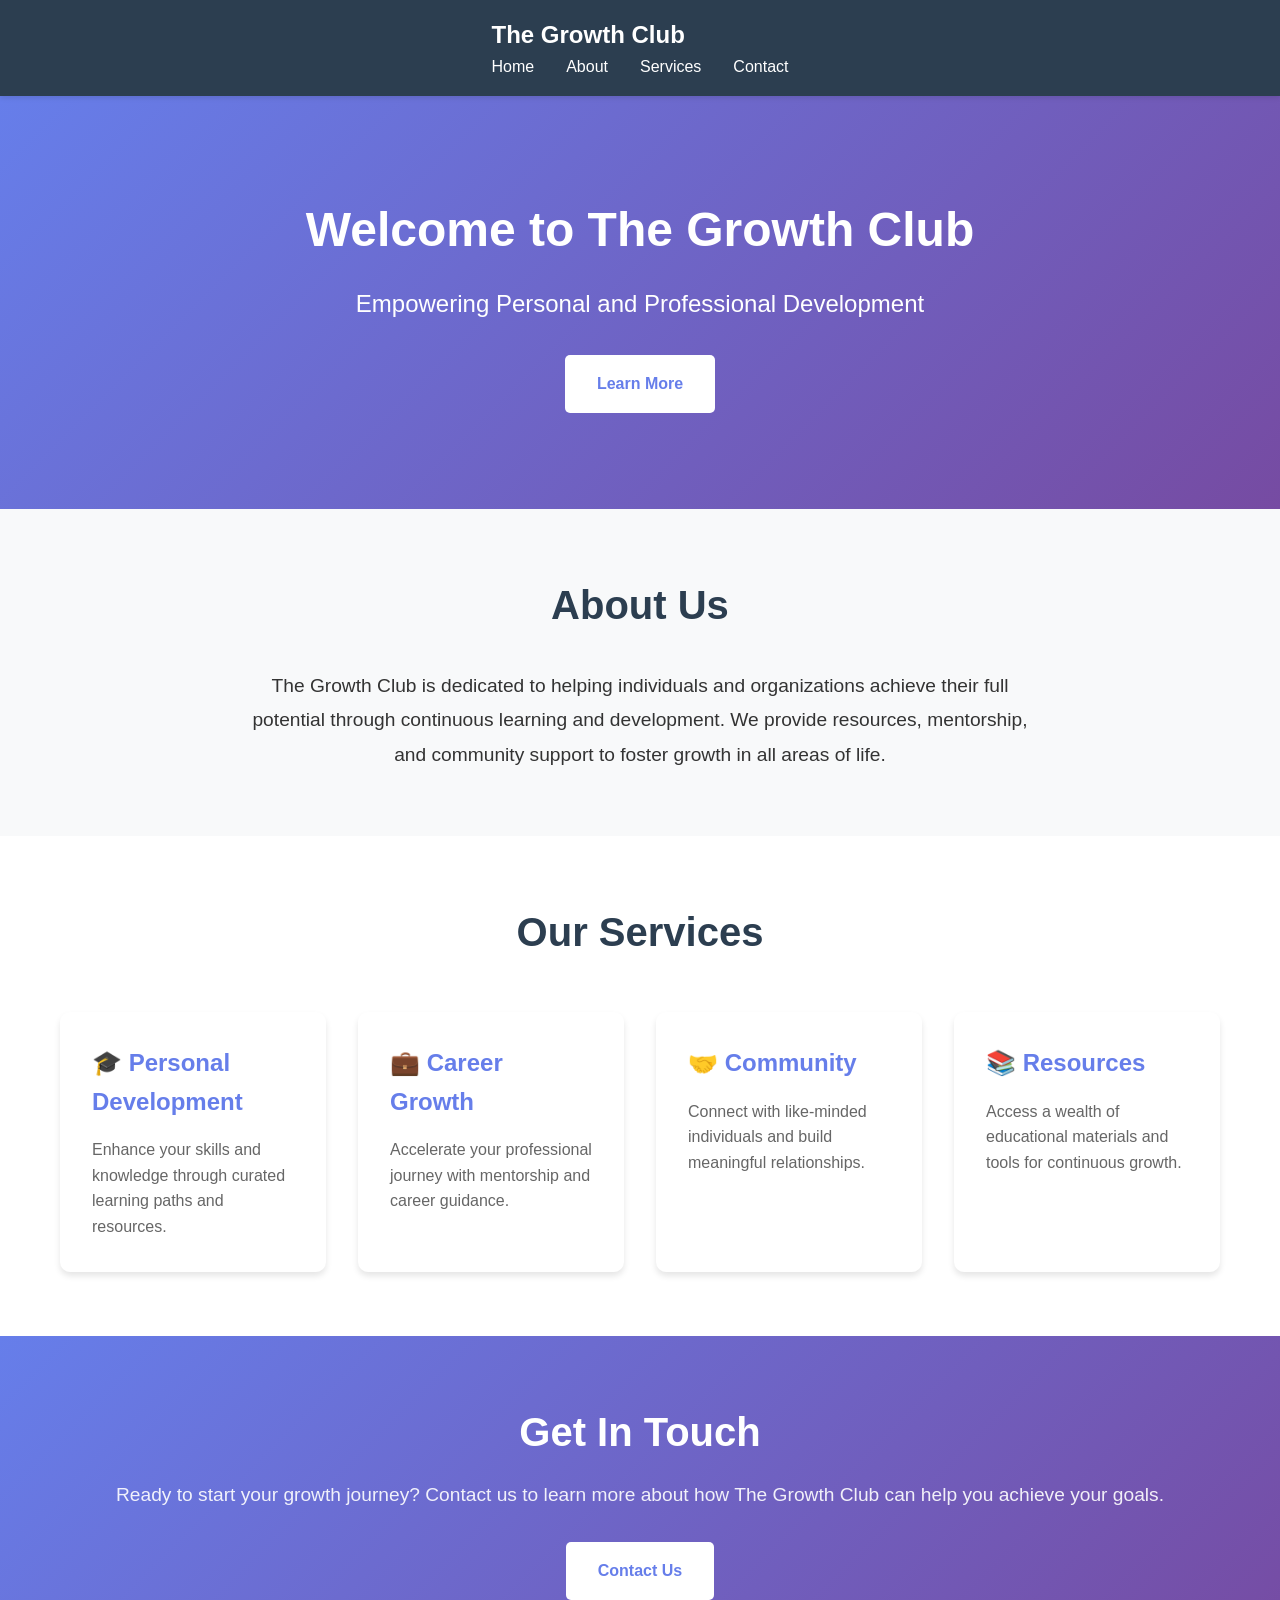
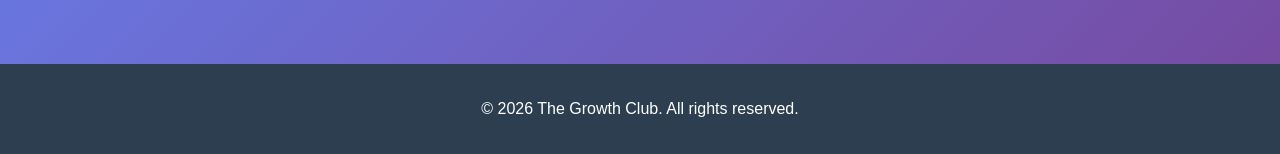
==== index.html @ 958982c9 "Add complete GitHub Pages website with HTML, CSS, and documentation Co-authored-by: VishalCodingNinj" ====
<!DOCTYPE html>
<html lang="en">
<head>
    <meta charset="UTF-8">
    <meta name="viewport" content="width=device-width, initial-scale=1.0">
    <meta name="description" content="The Growth Club - Empowering personal and professional development">
    <title>The Growth Club - Empowering Growth</title>
    <link rel="stylesheet" href="styles.css">
</head>
<body>
    <header>
        <nav class="navbar">
            <div class="container">
                <h1 class="logo">The Growth Club</h1>
                <ul class="nav-menu">
                    <li><a href="#home">Home</a></li>
                    <li><a href="#about">About</a></li>
                    <li><a href="#services">Services</a></li>
                    <li><a href="#contact">Contact</a></li>
                </ul>
            </div>
        </nav>
    </header>

    <main>
        <section id="home" class="hero">
            <div class="container">
                <h2 class="hero-title">Welcome to The Growth Club</h2>
                <p class="hero-subtitle">Empowering Personal and Professional Development</p>
                <a href="#about" class="cta-button">Learn More</a>
            </div>
        </section>

        <section id="about" class="about">
            <div class="container">
                <h2>About Us</h2>
                <p>The Growth Club is dedicated to helping individuals and organizations achieve their full potential through continuous learning and development. We provide resources, mentorship, and community support to foster growth in all areas of life.</p>
            </div>
        </section>

        <section id="services" class="services">
            <div class="container">
                <h2>Our Services</h2>
                <div class="services-grid">
                    <div class="service-card">
                        <h3>🎓 Personal Development</h3>
                        <p>Enhance your skills and knowledge through curated learning paths and resources.</p>
                    </div>
                    <div class="service-card">
                        <h3>💼 Career Growth</h3>
                        <p>Accelerate your professional journey with mentorship and career guidance.</p>
                    </div>
                    <div class="service-card">
                        <h3>🤝 Community</h3>
                        <p>Connect with like-minded individuals and build meaningful relationships.</p>
                    </div>
                    <div class="service-card">
                        <h3>📚 Resources</h3>
                        <p>Access a wealth of educational materials and tools for continuous growth.</p>
                    </div>
                </div>
            </div>
        </section>

        <section id="contact" class="contact">
            <div class="container">
                <h2>Get In Touch</h2>
                <p>Ready to start your growth journey? Contact us to learn more about how The Growth Club can help you achieve your goals.</p>
                <a href="mailto:info@thegrowthclub.com" class="contact-button">Contact Us</a>
            </div>
        </section>
    </main>

    <footer>
        <div class="container">
            <p>&copy; 2026 The Growth Club. All rights reserved.</p>
        </div>
    </footer>
</body>
</html>
---- styles.css ----
/* Reset and Base Styles */
* {
    margin: 0;
    padding: 0;
    box-sizing: border-box;
}

body {
    font-family: -apple-system, BlinkMacSystemFont, 'Segoe UI', Roboto, Oxygen, Ubuntu, Cantarell, sans-serif;
    line-height: 1.6;
    color: #333;
}

.container {
    max-width: 1200px;
    margin: 0 auto;
    padding: 0 20px;
}

/* Header and Navigation */
header {
    background-color: #2c3e50;
    color: white;
    padding: 1rem 0;
    position: sticky;
    top: 0;
    z-index: 100;
    box-shadow: 0 2px 5px rgba(0, 0, 0, 0.1);
}

.navbar {
    display: flex;
    justify-content: space-between;
    align-items: center;
}

.logo {
    font-size: 1.5rem;
    font-weight: bold;
}

.nav-menu {
    display: flex;
    list-style: none;
    gap: 2rem;
}

.nav-menu a {
    color: white;
    text-decoration: none;
    transition: color 0.3s;
}

.nav-menu a:hover {
    color: #3498db;
}

/* Hero Section */
.hero {
    background: linear-gradient(135deg, #667eea 0%, #764ba2 100%);
    color: white;
    padding: 6rem 0;
    text-align: center;
}

.hero-title {
    font-size: 3rem;
    margin-bottom: 1rem;
    animation: fadeInUp 1s ease-out;
}

.hero-subtitle {
    font-size: 1.5rem;
    margin-bottom: 2rem;
    opacity: 0.9;
    animation: fadeInUp 1s ease-out 0.2s both;
}

.cta-button {
    display: inline-block;
    background-color: white;
    color: #667eea;
    padding: 1rem 2rem;
    text-decoration: none;
    border-radius: 5px;
    font-weight: bold;
    transition: transform 0.3s, box-shadow 0.3s;
    animation: fadeInUp 1s ease-out 0.4s both;
}

.cta-button:hover {
    transform: translateY(-3px);
    box-shadow: 0 5px 15px rgba(0, 0, 0, 0.3);
}

/* About Section */
.about {
    padding: 4rem 0;
    background-color: #f8f9fa;
}

.about h2 {
    font-size: 2.5rem;
    text-align: center;
    margin-bottom: 2rem;
    color: #2c3e50;
}

.about p {
    font-size: 1.2rem;
    text-align: center;
    max-width: 800px;
    margin: 0 auto;
    line-height: 1.8;
}

/* Services Section */
.services {
    padding: 4rem 0;
}

.services h2 {
    font-size: 2.5rem;
    text-align: center;
    margin-bottom: 3rem;
    color: #2c3e50;
}

.services-grid {
    display: grid;
    grid-template-columns: repeat(auto-fit, minmax(250px, 1fr));
    gap: 2rem;
}

.service-card {
    background: white;
    padding: 2rem;
    border-radius: 10px;
    box-shadow: 0 4px 6px rgba(0, 0, 0, 0.1);
    transition: transform 0.3s, box-shadow 0.3s;
}

.service-card:hover {
    transform: translateY(-5px);
    box-shadow: 0 8px 15px rgba(0, 0, 0, 0.2);
}

.service-card h3 {
    font-size: 1.5rem;
    margin-bottom: 1rem;
    color: #667eea;
}

.service-card p {
    color: #666;
}

/* Contact Section */
.contact {
    padding: 4rem 0;
    background: linear-gradient(135deg, #667eea 0%, #764ba2 100%);
    color: white;
    text-align: center;
}

.contact h2 {
    font-size: 2.5rem;
    margin-bottom: 1rem;
}

.contact p {
    font-size: 1.2rem;
    margin-bottom: 2rem;
    opacity: 0.9;
}

.contact-button {
    display: inline-block;
    background-color: white;
    color: #667eea;
    padding: 1rem 2rem;
    text-decoration: none;
    border-radius: 5px;
    font-weight: bold;
    transition: transform 0.3s, box-shadow 0.3s;
}

.contact-button:hover {
    transform: translateY(-3px);
    box-shadow: 0 5px 15px rgba(0, 0, 0, 0.3);
}

/* Footer */
footer {
    background-color: #2c3e50;
    color: white;
    text-align: center;
    padding: 2rem 0;
}

/* Animations */
@keyframes fadeInUp {
    from {
        opacity: 0;
        transform: translateY(30px);
    }
    to {
        opacity: 1;
        transform: translateY(0);
    }
}

/* Responsive Design */
@media (max-width: 768px) {
    .nav-menu {
        gap: 1rem;
        font-size: 0.9rem;
    }

    .hero-title {
        font-size: 2rem;
    }

    .hero-subtitle {
        font-size: 1.2rem;
    }

    .services-grid {
        grid-template-columns: 1fr;
    }
}
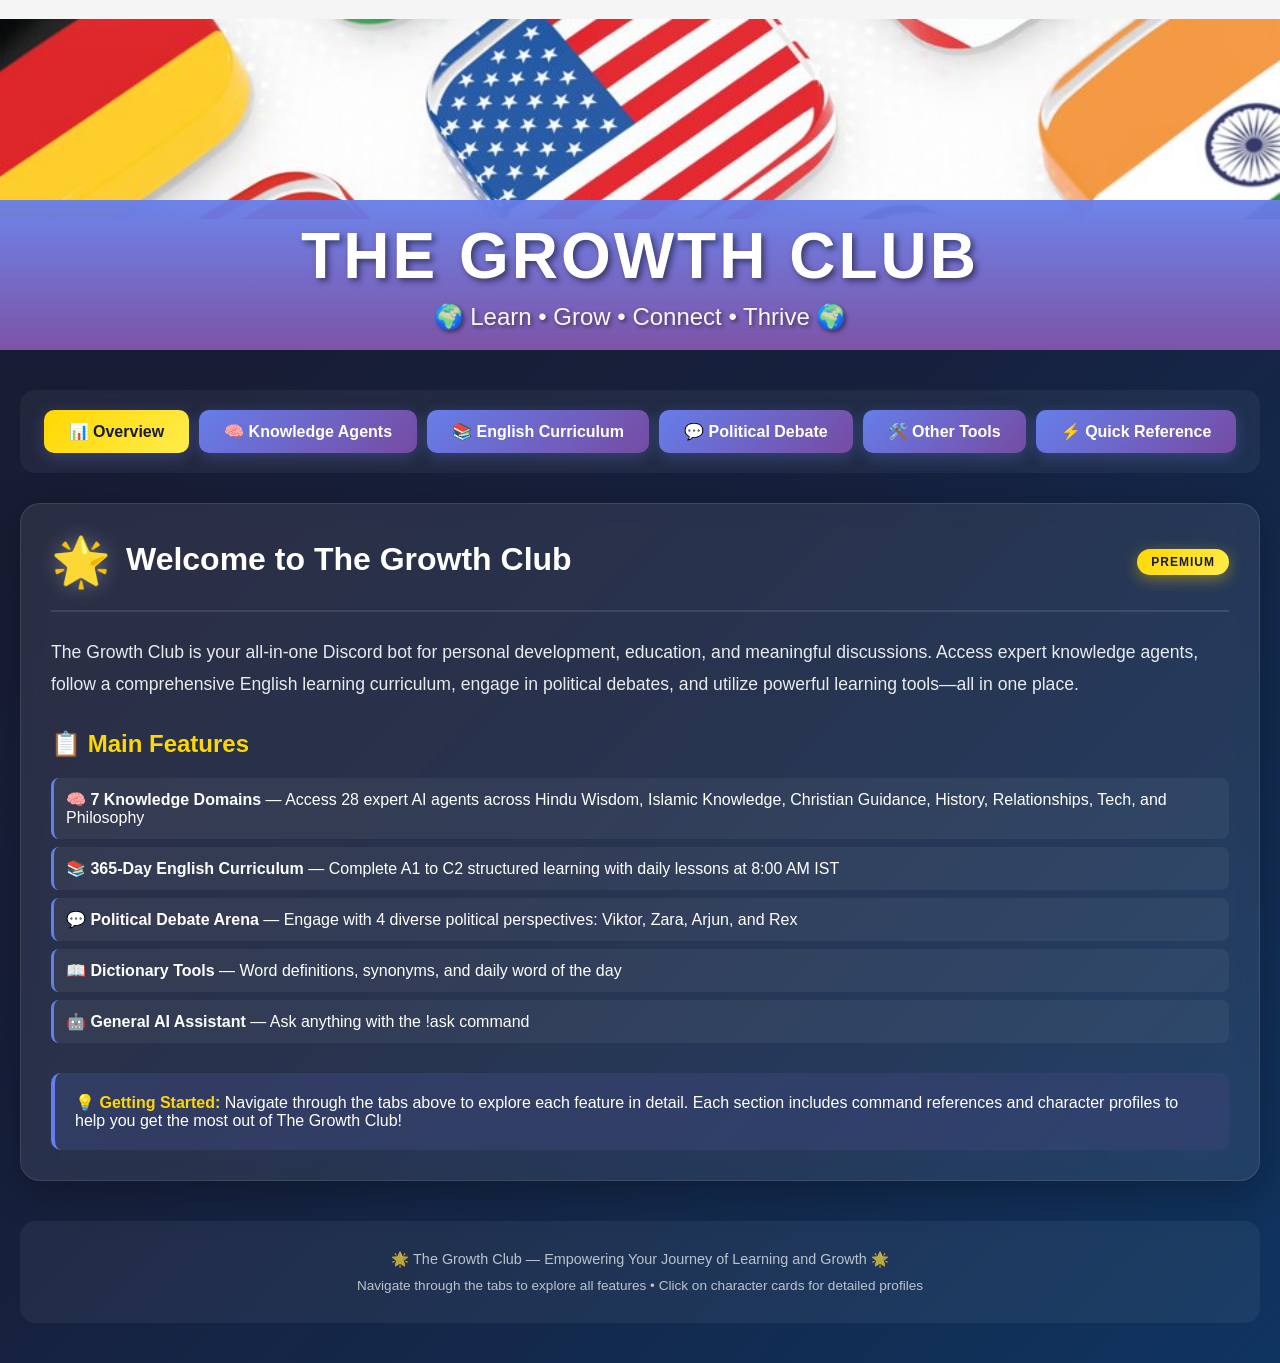
==== commit d393d973: "updated website updated website" ====
--- a/index.html
+++ b/index.html
@@ -3,78 +3,1195 @@
 <head>
     <meta charset="UTF-8">
     <meta name="viewport" content="width=device-width, initial-scale=1.0">
-    <meta name="description" content="The Growth Club - Empowering personal and professional development">
-    <title>The Growth Club - Empowering Growth</title>
-    <link rel="stylesheet" href="styles.css">
+    <title>The Growth Club - Command Center</title>
+    <style>
+        * {
+            margin: 0;
+            padding: 0;
+            box-sizing: border-box;
+        }
+
+        body {
+            font-family: 'Segoe UI', Tahoma, Geneva, Verdana, sans-serif;
+            background: linear-gradient(135deg, #1a1a2e 0%, #16213e 50%, #0f3460 100%);
+            min-height: 100vh;
+            padding: 0;
+            color: #fff;
+        }
+
+        .banner {
+            width: 100%;
+            height: 350px;
+            background: #f5f5f5;
+            display: flex;
+            flex-direction: column;
+            align-items: center;
+            justify-content: center;
+            position: relative;
+            overflow: hidden;
+        }
+
+        .banner-image {
+            width: 100%;
+            height: 200px;
+            background-image: url('[data-uri]');
+            background-size: cover;
+            background-position: center;
+            background-repeat: no-repeat;
+        }
+
+        .banner::before {
+            content: '';
+            position: absolute;
+            bottom: 0;
+            left: 0;
+            right: 0;
+            height: 150px;
+            background: linear-gradient(to bottom, rgba(102, 126, 234, 0.95) 0%, rgba(118, 75, 162, 0.95) 100%);
+        }
+
+        .banner-content {
+            position: relative;
+            z-index: 2;
+            text-align: center;
+        }
+
+        .banner h1 {
+            font-size: 4rem;
+            margin-bottom: 10px;
+            text-shadow: 3px 3px 6px rgba(0,0,0,0.5);
+            letter-spacing: 3px;
+        }
+
+        .banner p {
+            font-size: 1.5rem;
+            opacity: 0.95;
+            text-shadow: 2px 2px 4px rgba(0,0,0,0.5);
+        }
+
+        .container {
+            max-width: 1400px;
+            margin: 0 auto;
+            padding: 40px 20px;
+        }
+
+        .nav-tabs {
+            display: flex;
+            gap: 10px;
+            margin-bottom: 30px;
+            flex-wrap: wrap;
+            justify-content: center;
+            background: rgba(255, 255, 255, 0.05);
+            padding: 20px;
+            border-radius: 15px;
+            backdrop-filter: blur(10px);
+        }
+
+        .tab-button {
+            background: linear-gradient(135deg, #667eea 0%, #764ba2 100%);
+            color: white;
+            border: none;
+            padding: 12px 25px;
+            border-radius: 10px;
+            cursor: pointer;
+            font-size: 1rem;
+            font-weight: 600;
+            transition: all 0.3s ease;
+            box-shadow: 0 4px 15px rgba(102, 126, 234, 0.3);
+        }
+
+        .tab-button:hover {
+            transform: translateY(-3px);
+            box-shadow: 0 6px 20px rgba(102, 126, 234, 0.5);
+        }
+
+        .tab-button.active {
+            background: linear-gradient(135deg, #ffd700 0%, #ffed4e 100%);
+            color: #1a1a2e;
+        }
+
+        .tab-content {
+            display: none;
+        }
+
+        .tab-content.active {
+            display: block;
+            animation: fadeIn 0.5s ease;
+        }
+
+        @keyframes fadeIn {
+            from { opacity: 0; transform: translateY(20px); }
+            to { opacity: 1; transform: translateY(0); }
+        }
+
+        .section {
+            background: rgba(255, 255, 255, 0.08);
+            border-radius: 20px;
+            padding: 30px;
+            margin-bottom: 30px;
+            box-shadow: 0 10px 40px rgba(0,0,0,0.3);
+            backdrop-filter: blur(10px);
+            border: 1px solid rgba(255, 255, 255, 0.1);
+        }
+
+        .section-header {
+            display: flex;
+            align-items: center;
+            gap: 15px;
+            margin-bottom: 25px;
+            padding-bottom: 20px;
+            border-bottom: 2px solid rgba(255, 255, 255, 0.1);
+        }
+
+        .section-icon {
+            font-size: 3rem;
+            filter: drop-shadow(0 0 10px rgba(255, 255, 255, 0.3));
+        }
+
+        .section-title {
+            flex: 1;
+        }
+
+        .section-title h2 {
+            font-size: 2rem;
+            margin-bottom: 5px;
+        }
+
+        .command-badge {
+            background: linear-gradient(135deg, #667eea 0%, #764ba2 100%);
+            color: white;
+            padding: 8px 16px;
+            border-radius: 8px;
+            font-family: 'Courier New', monospace;
+            font-size: 0.95rem;
+            display: inline-block;
+            box-shadow: 0 4px 15px rgba(102, 126, 234, 0.4);
+        }
+
+        .experts-grid {
+            display: grid;
+            grid-template-columns: repeat(auto-fit, minmax(300px, 1fr));
+            gap: 20px;
+        }
+
+        .expert-card {
+            background: linear-gradient(135deg, rgba(255, 255, 255, 0.15) 0%, rgba(255, 255, 255, 0.05) 100%);
+            border-radius: 15px;
+            padding: 25px;
+            border: 2px solid rgba(255, 255, 255, 0.1);
+            transition: all 0.3s ease;
+            cursor: pointer;
+            position: relative;
+            overflow: hidden;
+        }
+
+        .expert-card::before {
+            content: '';
+            position: absolute;
+            top: 0;
+            left: 0;
+            right: 0;
+            height: 5px;
+            background: linear-gradient(90deg, #ffd700 0%, #ffed4e 100%);
+            transform: scaleX(0);
+            transition: transform 0.3s ease;
+        }
+
+        .expert-card:hover::before {
+            transform: scaleX(1);
+        }
+
+        .expert-card:hover {
+            transform: translateY(-5px);
+            box-shadow: 0 10px 30px rgba(255, 215, 0, 0.3);
+            border-color: #ffd700;
+        }
+
+        .expert-name {
+            font-size: 1.4rem;
+            font-weight: 700;
+            margin-bottom: 8px;
+            color: #ffd700;
+        }
+
+        .expert-specialty {
+            color: #a8daff;
+            font-weight: 600;
+            font-size: 1rem;
+            margin-bottom: 12px;
+        }
+
+        .expert-description {
+            color: rgba(255, 255, 255, 0.8);
+            font-size: 0.9rem;
+            line-height: 1.6;
+            display: none;
+        }
+
+        .expert-card.expanded .expert-description {
+            display: block;
+            margin-top: 12px;
+            padding-top: 12px;
+            border-top: 1px solid rgba(255, 255, 255, 0.2);
+        }
+
+        .expand-indicator {
+            text-align: right;
+            color: #ffd700;
+            font-size: 0.85rem;
+            margin-top: 10px;
+            font-weight: 600;
+        }
+
+        .premium-badge {
+            background: linear-gradient(135deg, #ffd700 0%, #ffed4e 100%);
+            color: #1a1a2e;
+            padding: 6px 14px;
+            border-radius: 20px;
+            font-size: 0.75rem;
+            font-weight: 700;
+            text-transform: uppercase;
+            letter-spacing: 1px;
+            box-shadow: 0 4px 15px rgba(255, 215, 0, 0.4);
+        }
+
+        .quick-commands {
+            display: grid;
+            grid-template-columns: repeat(auto-fit, minmax(250px, 1fr));
+            gap: 15px;
+        }
+
+        .command-item {
+            background: rgba(255, 255, 255, 0.08);
+            padding: 15px 20px;
+            border-radius: 10px;
+            border-left: 4px solid #667eea;
+            transition: all 0.3s ease;
+        }
+
+        .command-item:hover {
+            background: rgba(255, 255, 255, 0.12);
+            border-left-color: #ffd700;
+            transform: translateX(5px);
+        }
+
+        .command-code {
+            font-family: 'Courier New', monospace;
+            color: #ffd700;
+            font-weight: 600;
+            font-size: 1rem;
+        }
+
+        .command-desc {
+            color: rgba(255, 255, 255, 0.7);
+            font-size: 0.85rem;
+            margin-top: 5px;
+        }
+
+        .curriculum-timeline {
+            display: grid;
+            gap: 15px;
+        }
+
+        .level-card {
+            background: linear-gradient(135deg, rgba(102, 126, 234, 0.2) 0%, rgba(118, 75, 162, 0.2) 100%);
+            padding: 20px;
+            border-radius: 12px;
+            border-left: 5px solid #667eea;
+            transition: all 0.3s ease;
+        }
+
+        .level-card:hover {
+            transform: translateX(10px);
+            border-left-color: #ffd700;
+            box-shadow: 0 5px 20px rgba(102, 126, 234, 0.4);
+        }
+
+        .level-header {
+            display: flex;
+            justify-content: space-between;
+            align-items: center;
+            margin-bottom: 10px;
+        }
+
+        .level-name {
+            font-size: 1.3rem;
+            font-weight: 700;
+            color: #ffd700;
+        }
+
+        .level-days {
+            background: rgba(255, 255, 255, 0.1);
+            padding: 5px 12px;
+            border-radius: 15px;
+            font-size: 0.85rem;
+        }
+
+        .level-desc {
+            color: rgba(255, 255, 255, 0.8);
+            font-size: 0.9rem;
+        }
+
+        .debate-agents {
+            display: grid;
+            grid-template-columns: repeat(auto-fit, minmax(250px, 1fr));
+            gap: 20px;
+        }
+
+        .debate-card {
+            background: linear-gradient(135deg, rgba(255, 68, 68, 0.2) 0%, rgba(255, 107, 107, 0.2) 100%);
+            padding: 20px;
+            border-radius: 12px;
+            border: 2px solid rgba(255, 68, 68, 0.3);
+            text-align: center;
+            transition: all 0.3s ease;
+        }
+
+        .debate-card:hover {
+            transform: scale(1.05);
+            border-color: #ff4444;
+            box-shadow: 0 8px 25px rgba(255, 68, 68, 0.4);
+        }
+
+        .debate-name {
+            font-size: 1.5rem;
+            font-weight: 700;
+            color: #ff6b6b;
+            margin-bottom: 8px;
+        }
+
+        .debate-stance {
+            font-size: 0.95rem;
+            color: rgba(255, 255, 255, 0.8);
+        }
+
+        .info-box {
+            background: linear-gradient(135deg, rgba(102, 126, 234, 0.15) 0%, rgba(118, 75, 162, 0.15) 100%);
+            border-left: 4px solid #667eea;
+            padding: 20px;
+            border-radius: 10px;
+            margin-top: 20px;
+        }
+
+        .info-box strong {
+            color: #ffd700;
+        }
+
+        .feature-list {
+            list-style: none;
+            padding: 0;
+        }
+
+        .feature-list li {
+            padding: 12px;
+            margin-bottom: 8px;
+            background: rgba(255, 255, 255, 0.05);
+            border-radius: 8px;
+            border-left: 3px solid #667eea;
+        }
+
+        .feature-list li:hover {
+            background: rgba(255, 255, 255, 0.1);
+            border-left-color: #ffd700;
+        }
+
+        @media (max-width: 768px) {
+            .banner h1 {
+                font-size: 2.5rem;
+            }
+            
+            .banner p {
+                font-size: 1rem;
+            }
+            
+            .experts-grid,
+            .quick-commands {
+                grid-template-columns: 1fr;
+            }
+        }
+
+        .footer {
+            text-align: center;
+            padding: 30px;
+            background: rgba(255, 255, 255, 0.05);
+            border-radius: 15px;
+            margin-top: 40px;
+        }
+
+        .footer p {
+            color: rgba(255, 255, 255, 0.7);
+            font-size: 0.9rem;
+        }
+    </style>
 </head>
 <body>
-    <header>
-        <nav class="navbar">
-            <div class="container">
-                <h1 class="logo">The Growth Club</h1>
-                <ul class="nav-menu">
-                    <li><a href="#home">Home</a></li>
-                    <li><a href="#about">About</a></li>
-                    <li><a href="#services">Services</a></li>
-                    <li><a href="#contact">Contact</a></li>
+    <div class="banner">
+        <div class="banner-image"></div>
+        <div class="banner-content">
+            <h1>THE GROWTH CLUB</h1>
+            <p>🌍 Learn • Grow • Connect • Thrive 🌍</p>
+        </div>
+    </div>
+
+    <div class="container">
+        <div class="nav-tabs">
+            <button class="tab-button active" onclick="showTab('overview')">📊 Overview</button>
+            <button class="tab-button" onclick="showTab('knowledge')">🧠 Knowledge Agents</button>
+            <button class="tab-button" onclick="showTab('english')">📚 English Curriculum</button>
+            <button class="tab-button" onclick="showTab('debate')">💬 Political Debate</button>
+            <button class="tab-button" onclick="showTab('tools')">🛠️ Other Tools</button>
+            <button class="tab-button" onclick="showTab('quick')">⚡ Quick Reference</button>
+        </div>
+
+        <!-- OVERVIEW TAB -->
+        <div id="overview" class="tab-content active">
+            <div class="section">
+                <div class="section-header">
+                    <span class="section-icon">🌟</span>
+                    <div class="section-title">
+                        <h2>Welcome to The Growth Club</h2>
+                    </div>
+                    <span class="premium-badge">Premium</span>
+                </div>
+                <p style="font-size: 1.1rem; line-height: 1.8; color: rgba(255, 255, 255, 0.9);">
+                    The Growth Club is your all-in-one Discord bot for personal development, education, and meaningful discussions. 
+                    Access expert knowledge agents, follow a comprehensive English learning curriculum, engage in political debates, 
+                    and utilize powerful learning tools—all in one place.
+                </p>
+                
+                <div style="margin-top: 30px;">
+                    <h3 style="color: #ffd700; margin-bottom: 20px; font-size: 1.5rem;">📋 Main Features</h3>
+                    <ul class="feature-list">
+                        <li><strong>🧠 7 Knowledge Domains</strong> — Access 28 expert AI agents across Hindu Wisdom, Islamic Knowledge, Christian Guidance, History, Relationships, Tech, and Philosophy</li>
+                        <li><strong>📚 365-Day English Curriculum</strong> — Complete A1 to C2 structured learning with daily lessons at 8:00 AM IST</li>
+                        <li><strong>💬 Political Debate Arena</strong> — Engage with 4 diverse political perspectives: Viktor, Zara, Arjun, and Rex</li>
+                        <li><strong>📖 Dictionary Tools</strong> — Word definitions, synonyms, and daily word of the day</li>
+                        <li><strong>🤖 General AI Assistant</strong> — Ask anything with the !ask command</li>
+                    </ul>
+                </div>
+
+                <div class="info-box" style="margin-top: 30px;">
+                    <strong>💡 Getting Started:</strong> Navigate through the tabs above to explore each feature in detail. 
+                    Each section includes command references and character profiles to help you get the most out of The Growth Club!
+                </div>
+            </div>
+        </div>
+
+        <!-- KNOWLEDGE AGENTS TAB -->
+        <div id="knowledge" class="tab-content">
+            <!-- Hindu Wisdom -->
+            <div class="section">
+                <div class="section-header">
+                    <span class="section-icon">🙏</span>
+                    <div class="section-title">
+                        <h2>Hindu Wisdom</h2>
+                        <span class="command-badge">!guru &lt;question&gt;</span>
+                    </div>
+                    <span class="premium-badge">Premium</span>
+                </div>
+                <div class="experts-grid">
+                    <div class="expert-card" onclick="this.classList.toggle('expanded')">
+                        <div class="expert-name">Acharya Vidyananda</div>
+                        <div class="expert-specialty">Vedanta Philosophy</div>
+                        <div class="expert-description">
+                            A profound scholar of Advaita Vedanta, deeply versed in the Upanishads, Brahma Sutras, and Bhagavad Gita. 
+                            Specializes in explaining the nature of Brahman (ultimate reality), Atman (self), and the path to moksha 
+                            (liberation) through jnana yoga (knowledge). Guides seekers through philosophical inquiry into the nature 
+                            of consciousness, maya (illusion), and self-realization.
+                        </div>
+                        <div class="expand-indicator">Click to learn more →</div>
+                    </div>
+                    <div class="expert-card" onclick="this.classList.toggle('expanded')">
+                        <div class="expert-name">Swami Premarasa</div>
+                        <div class="expert-specialty">Bhakti Yoga</div>
+                        <div class="expert-description">
+                            Master of devotional practices and the path of divine love. Expert in various bhakti traditions including 
+                            Vaishnavism and Shaivism. Teaches the art of surrender, devotion to personal deities, kirtan (devotional singing), 
+                            and cultivating a loving relationship with the divine through prayer, worship, and spiritual practices.
+                        </div>
+                        <div class="expand-indicator">Click to learn more →</div>
+                    </div>
+                    <div class="expert-card" onclick="this.classList.toggle('expanded')">
+                        <div class="expert-name">Yogi Shivanand</div>
+                        <div class="expert-specialty">Yoga & Meditation</div>
+                        <div class="expert-description">
+                            Expert in classical yoga systems including Raja Yoga, Hatha Yoga, and Kundalini Yoga. Teaches the eight limbs 
+                            of Patanjali's Yoga Sutras, meditation techniques, pranayama (breath control), asanas (postures), and energy 
+                            work. Guides practitioners in achieving physical health, mental clarity, and spiritual awakening.
+                        </div>
+                        <div class="expand-indicator">Click to learn more →</div>
+                    </div>
+                    <div class="expert-card" onclick="this.classList.toggle('expanded')">
+                        <div class="expert-name">Pandit Dharmaraj</div>
+                        <div class="expert-specialty">Dharma & Ethics</div>
+                        <div class="expert-description">
+                            Authority on Hindu dharma, ethics, and righteous living. Provides wisdom on navigating varnashrama dharma, 
+                            karma theory, and moral dilemmas through scriptural guidance. Helps individuals understand their duties in 
+                            various life stages and contexts while maintaining spiritual integrity and ethical conduct.
+                        </div>
+                        <div class="expand-indicator">Click to learn more →</div>
+                    </div>
+                </div>
+            </div>
+
+            <!-- Islamic Knowledge -->
+            <div class="section">
+                <div class="section-header">
+                    <span class="section-icon">☪️</span>
+                    <div class="section-title">
+                        <h2>Islamic Knowledge</h2>
+                        <span class="command-badge">!ulema &lt;question&gt;</span>
+                    </div>
+                    <span class="premium-badge">Premium</span>
+                </div>
+                <div class="experts-grid">
+                    <div class="expert-card" onclick="this.classList.toggle('expanded')">
+                        <div class="expert-name">Sheikh Al-Mufassir</div>
+                        <div class="expert-specialty">Quranic Exegesis (Tafsir)</div>
+                        <div class="expert-description">
+                            Master of Tafsir with comprehensive knowledge of Quranic interpretation through classical and contemporary 
+                            scholarship. Explains verses in historical context, linguistic nuances, and thematic connections. References 
+                            major tafsir works and helps seekers understand the divine message's application to modern life.
+                        </div>
+                        <div class="expand-indicator">Click to learn more →</div>
+                    </div>
+                    <div class="expert-card" onclick="this.classList.toggle('expanded')">
+                        <div class="expert-name">Mufti Al-Muhaddith</div>
+                        <div class="expert-specialty">Hadith Studies</div>
+                        <div class="expert-description">
+                            Scholar of Prophetic traditions (hadith) with expertise in hadith authentication, classification (sahih, hasan, da'if), 
+                            and the science of hadith criticism. Guides understanding of the Prophet Muhammad's ﷺ teachings, character, 
+                            and practices through reliable narrations from Sahih Bukhari, Muslim, and other collections.
+                        </div>
+                        <div class="expand-indicator">Click to learn more →</div>
+                    </div>
+                    <div class="expert-card" onclick="this.classList.toggle('expanded')">
+                        <div class="expert-name">Qadi Al-Faqih</div>
+                        <div class="expert-specialty">Islamic Jurisprudence (Fiqh)</div>
+                        <div class="expert-description">
+                            Expert in Fiqh and Islamic law across multiple madhabs (schools of thought). Provides guidance on religious 
+                            rulings, worship practices, transactions, family matters, and contemporary issues. Explains how Islamic legal 
+                            principles are derived and applied while respecting scholarly differences.
+                        </div>
+                        <div class="expand-indicator">Click to learn more →</div>
+                    </div>
+                    <div class="expert-card" onclick="this.classList.toggle('expanded')">
+                        <div class="expert-name">Sheikh Al-Sufi</div>
+                        <div class="expert-specialty">Sufism & Spirituality (Tasawwuf)</div>
+                        <div class="expert-description">
+                            Guide on the inner dimensions of Islam through Tasawwuf (Islamic mysticism). Teaches spiritual purification 
+                            of the heart (tazkiyah), dhikr (remembrance of Allah), maqamat and ahwal (spiritual stations and states), 
+                            and the path to divine closeness through love, humility, and sincere devotion.
+                        </div>
+                        <div class="expand-indicator">Click to learn more →</div>
+                    </div>
+                </div>
+            </div>
+
+            <!-- Christian Guidance -->
+            <div class="section">
+                <div class="section-header">
+                    <span class="section-icon">✝️</span>
+                    <div class="section-title">
+                        <h2>Christian Guidance</h2>
+                        <span class="command-badge">!pastor &lt;question&gt;</span>
+                    </div>
+                    <span class="premium-badge">Premium</span>
+                </div>
+                <div class="experts-grid">
+                    <div class="expert-card" onclick="this.classList.toggle('expanded')">
+                        <div class="expert-name">Pastor Textus</div>
+                        <div class="expert-specialty">Biblical Studies</div>
+                        <div class="expert-description">
+                            Scholar of Scripture with expertise in biblical languages (Hebrew, Greek), hermeneutics, and exegesis. 
+                            Illuminates the meaning and context of biblical passages across both Testaments. Helps readers understand 
+                            historical background, literary genres, and theological themes within God's written Word.
+                        </div>
+                        <div class="expand-indicator">Click to learn more →</div>
+                    </div>
+                    <div class="expert-card" onclick="this.classList.toggle('expanded')">
+                        <div class="expert-name">Dr. Theologos</div>
+                        <div class="expert-specialty">Systematic Theology</div>
+                        <div class="expert-description">
+                            Expert in Christian doctrine and theological systems across denominational traditions. Explores foundational 
+                            topics like the Trinity, Christology, soteriology (salvation), pneumatology (Holy Spirit), ecclesiology (church), 
+                            and eschatology (end times) through historical and contemporary theological frameworks.
+                        </div>
+                        <div class="expand-indicator">Click to learn more →</div>
+                    </div>
+                    <div class="expert-card" onclick="this.classList.toggle('expanded')">
+                        <div class="expert-name">Father Historicus</div>
+                        <div class="expert-specialty">Church History</div>
+                        <div class="expert-description">
+                            Historian of Christianity from the apostolic age through modern times. Explains the development of church 
+                            traditions, ecumenical councils, reformations, and revival movements. Shares insights from church fathers, 
+                            saints, reformers, and key moments that shaped Christian thought and practice.
+                        </div>
+                        <div class="expand-indicator">Click to learn more →</div>
+                    </div>
+                    <div class="expert-card" onclick="this.classList.toggle('expanded')">
+                        <div class="expert-name">Pastor Shepherd</div>
+                        <div class="expert-specialty">Pastoral Care & Discipleship</div>
+                        <div class="expert-description">
+                            Compassionate guide for spiritual growth and navigating life's challenges through faith. Offers biblical 
+                            wisdom for daily Christian living, prayer, spiritual disciplines, and discipleship. Helps believers deepen 
+                            their relationship with Christ and grow in grace through trials and seasons of life.
+                        </div>
+                        <div class="expand-indicator">Click to learn more →</div>
+                    </div>
+                </div>
+            </div>
+
+            <!-- History & Politics -->
+            <div class="section">
+                <div class="section-header">
+                    <span class="section-icon">🏛️</span>
+                    <div class="section-title">
+                        <h2>History & Politics</h2>
+                        <span class="command-badge">!historian &lt;question&gt;</span>
+                    </div>
+                    <span class="premium-badge">Premium</span>
+                </div>
+                <div class="experts-grid">
+                    <div class="expert-card" onclick="this.classList.toggle('expanded')">
+                        <div class="expert-name">Prof. Antiquus</div>
+                        <div class="expert-specialty">Ancient History</div>
+                        <div class="expert-description">
+                            Scholar of ancient civilizations including Egypt, Mesopotamia, Greece, Rome, Persia, India, and China. 
+                            Brings the ancient world to life with insights into government systems, warfare, philosophy, religion, 
+                            art, and daily life. Explains how ancient societies shaped modern civilization.
+                        </div>
+                        <div class="expand-indicator">Click to learn more →</div>
+                    </div>
+                    <div class="expert-card" onclick="this.classList.toggle('expanded')">
+                        <div class="expert-name">Dr. Modernus</div>
+                        <div class="expert-specialty">Modern History</div>
+                        <div class="expert-description">
+                            Expert on the modern era from the Enlightenment to the present day. Analyzes revolutions, industrialization, 
+                            world wars, decolonization, the Cold War, and contemporary global developments. Provides nuanced historical 
+                            perspective on events that continue to shape our world.
+                        </div>
+                        <div class="expand-indicator">Click to learn more →</div>
+                    </div>
+                    <div class="expert-card" onclick="this.classList.toggle('expanded')">
+                        <div class="expert-name">Prof. Politikos</div>
+                        <div class="expert-specialty">Political Philosophy</div>
+                        <div class="expert-description">
+                            Thinker versed in political theory from Plato to contemporary debates. Explores fundamental questions about 
+                            governance, justice, liberty, equality, power, and the relationship between individual and state. Examines 
+                            diverse ideologies including liberalism, conservatism, socialism, anarchism, and more.
+                        </div>
+                        <div class="expand-indicator">Click to learn more →</div>
+                    </div>
+                    <div class="expert-card" onclick="this.classList.toggle('expanded')">
+                        <div class="expert-name">Gen. Strategicus</div>
+                        <div class="expert-specialty">Geopolitics & Strategy</div>
+                        <div class="expert-description">
+                            Analyst of international relations, military strategy, and global power dynamics. Explains geopolitical conflicts, 
+                            alliances, strategic interests, and the chess game of nations. Draws on historical examples and contemporary 
+                            analysis to illuminate how geography, resources, and power shape world affairs.
+                        </div>
+                        <div class="expand-indicator">Click to learn more →</div>
+                    </div>
+                </div>
+            </div>
+
+            <!-- Relationship Advice -->
+            <div class="section">
+                <div class="section-header">
+                    <span class="section-icon">💕</span>
+                    <div class="section-title">
+                        <h2>Relationship Advice</h2>
+                        <span class="command-badge">!counselor &lt;question&gt;</span>
+                    </div>
+                    <span class="premium-badge">Premium</span>
+                </div>
+                <div class="experts-grid">
+                    <div class="expert-card" onclick="this.classList.toggle('expanded')">
+                        <div class="expert-name">Dr. Amore</div>
+                        <div class="expert-specialty">Romance & Partnership</div>
+                        <div class="expert-description">
+                            Relationship therapist specializing in romantic partnerships, dating, marriage, and intimacy. Helps couples 
+                            and individuals build healthy, fulfilling connections through effective communication, conflict resolution, 
+                            trust-building, and maintaining emotional and physical intimacy over time.
+                        </div>
+                        <div class="expand-indicator">Click to learn more →</div>
+                    </div>
+                    <div class="expert-card" onclick="this.classList.toggle('expanded')">
+                        <div class="expert-name">Dr. Familia</div>
+                        <div class="expert-specialty">Family Dynamics</div>
+                        <div class="expert-description">
+                            Expert in family relationships including parent-child bonds, sibling relationships, extended family, and 
+                            multi-generational dynamics. Provides guidance on parenting styles, family conflict resolution, setting 
+                            healthy boundaries, and strengthening family ties across life stages.
+                        </div>
+                        <div class="expand-indicator">Click to learn more →</div>
+                    </div>
+                    <div class="expert-card" onclick="this.classList.toggle('expanded')">
+                        <div class="expert-name">Coach Amicus</div>
+                        <div class="expert-specialty">Friendship & Social Bonds</div>
+                        <div class="expert-description">
+                            Guide for building and maintaining friendships, navigating social situations, and developing meaningful 
+                            platonic relationships. Helps with social skills, handling friendship conflicts, making new connections, 
+                            and creating supportive community bonds throughout life's transitions.
+                        </div>
+                        <div class="expand-indicator">Click to learn more →</div>
+                    </div>
+                    <div class="expert-card" onclick="this.classList.toggle('expanded')">
+                        <div class="expert-name">Dr. Anima</div>
+                        <div class="expert-specialty">Self-Love & Personal Growth</div>
+                        <div class="expert-description">
+                            Counselor for self-relationship, self-compassion, and personal development. Helps individuals build healthy 
+                            self-esteem, practice self-care, set and maintain boundaries, overcome negative self-talk, and cultivate 
+                            inner peace, confidence, and authentic self-acceptance.
+                        </div>
+                        <div class="expand-indicator">Click to learn more →</div>
+                    </div>
+                </div>
+            </div>
+
+            <!-- Tech Mentors -->
+            <div class="section">
+                <div class="section-header">
+                    <span class="section-icon">💻</span>
+                    <div class="section-title">
+                        <h2>Tech Mentors</h2>
+                        <span class="command-badge">!mentor &lt;question&gt;</span>
+                    </div>
+                    <span class="premium-badge">Premium</span>
+                </div>
+                <div class="experts-grid">
+                    <div class="expert-card" onclick="this.classList.toggle('expanded')">
+                        <div class="expert-name">Nyx</div>
+                        <div class="expert-specialty">Systems Engineering</div>
+                        <div class="expert-description">
+                            Expert in operating systems, infrastructure, DevOps, and system architecture. Guides through Linux administration, 
+                            cloud platforms (AWS, Azure, GCP), containerization (Docker, Kubernetes), CI/CD pipelines, and building scalable, 
+                            reliable systems. Helps troubleshoot complex infrastructure challenges.
+                        </div>
+                        <div class="expand-indicator">Click to learn more →</div>
+                    </div>
+                    <div class="expert-card" onclick="this.classList.toggle('expanded')">
+                        <div class="expert-name">Dev</div>
+                        <div class="expert-specialty">Full-Stack Development</div>
+                        <div class="expert-description">
+                            Mentor for web development across frontend and backend technologies. Covers JavaScript/TypeScript, React, 
+                            Vue, Angular, Node.js, Python, databases (SQL/NoSQL), REST/GraphQL APIs, and building complete applications 
+                            from concept to deployment. Emphasizes clean code and best practices.
+                        </div>
+                        <div class="expand-indicator">Click to learn more →</div>
+                    </div>
+                    <div class="expert-card" onclick="this.classList.toggle('expanded')">
+                        <div class="expert-name">Ada</div>
+                        <div class="expert-specialty">AI & Machine Learning</div>
+                        <div class="expert-description">
+                            Specialist in artificial intelligence, machine learning, deep learning, and data science. Teaches ML algorithms, 
+                            neural networks, natural language processing, computer vision, model training and evaluation, and practical AI 
+                            implementation using TensorFlow, PyTorch, and scikit-learn.
+                        </div>
+                        <div class="expand-indicator">Click to learn more →</div>
+                    </div>
+                    <div class="expert-card" onclick="this.classList.toggle('expanded')">
+                        <div class="expert-name">Sensei</div>
+                        <div class="expert-specialty">Cybersecurity</div>
+                        <div class="expert-description">
+                            Guardian of digital security with expertise in ethical hacking, penetration testing, cryptography, network security, 
+                            and security best practices. Teaches both defensive techniques (securing systems) and offensive security 
+                            (identifying vulnerabilities) to build comprehensive security knowledge.
+                        </div>
+                        <div class="expand-indicator">Click to learn more →</div>
+                    </div>
+                </div>
+            </div>
+
+            <!-- Philosophy -->
+            <div class="section">
+                <div class="section-header">
+                    <span class="section-icon">🤔</span>
+                    <div class="section-title">
+                        <h2>Philosophy & Wisdom</h2>
+                        <span class="command-badge">!wisdom &lt;question&gt;</span>
+                    </div>
+                    <span class="premium-badge">Premium</span>
+                </div>
+                <div class="info-box">
+                    <p style="font-size: 1rem; line-height: 1.6;">
+                        Explore fundamental questions about existence, knowledge, ethics, and meaning. The wisdom command provides 
+                        access to philosophical insights from Western and Eastern traditions, helping you think critically about 
+                        life's biggest questions and develop your own philosophical perspective.
+                    </p>
+                </div>
+            </div>
+        </div>
+
+        <!-- ENGLISH CURRICULUM TAB -->
+        <div id="english" class="tab-content">
+            <div class="section">
+                <div class="section-header">
+                    <span class="section-icon">📚</span>
+                    <div class="section-title">
+                        <h2>365-Day English Curriculum</h2>
+                    </div>
+                    <span class="premium-badge">Premium</span>
+                </div>
+
+                <div class="info-box">
+                    <p style="font-size: 1.1rem; line-height: 1.8;">
+                        <strong>📅 Daily Lessons at 8:00 AM IST</strong><br><br>
+                        Complete structured English learning from beginner (A1) to mastery (C2) level. Each day includes new vocabulary, 
+                        grammar topics, practice sentences, and reading passages. Progress through 6 levels over 365 days!
+                    </p>
+                </div>
+
+                <h3 style="color: #ffd700; margin: 30px 0 20px 0; font-size: 1.8rem;">🎯 Main Course Commands</h3>
+                <div class="quick-commands">
+                    <div class="command-item">
+                        <div class="command-code">!english-stats</div>
+                        <div class="command-desc">View your overall progress</div>
+                    </div>
+                    <div class="command-item">
+                        <div class="command-code">!english-today</div>
+                        <div class="command-desc">Preview today's lesson</div>
+                    </div>
+                    <div class="command-item">
+                        <div class="command-code">!english-help</div>
+                        <div class="command-desc">Show all English commands</div>
+                    </div>
+                    <div class="command-item">
+                        <div class="command-code">!english &lt;question&gt;</div>
+                        <div class="command-desc">Ask English teachers</div>
+                    </div>
+                </div>
+
+                <h3 style="color: #ffd700; margin: 30px 0 20px 0; font-size: 1.8rem;">📊 Course Structure</h3>
+                <div class="curriculum-timeline">
+                    <div class="level-card">
+                        <div class="level-header">
+                            <div class="level-name">🟢 A1 — Beginner</div>
+                            <div class="level-days">Days 1-60</div>
+                        </div>
+                        <div class="level-desc">
+                            Foundation level: Basic greetings, simple sentences, present tense, common vocabulary. 
+                            Perfect for absolute beginners starting their English journey.
+                        </div>
+                    </div>
+
+                    <div class="level-card">
+                        <div class="level-header">
+                            <div class="level-name">🔵 A2 — Elementary</div>
+                            <div class="level-days">Days 61-120</div>
+                        </div>
+                        <div class="level-desc">
+                            Building skills: Past tense, future tense, common phrases, everyday situations. 
+                            Express simple ideas and handle basic conversations.
+                        </div>
+                    </div>
+
+                    <div class="level-card">
+                        <div class="level-header">
+                            <div class="level-name">🟡 B1 — Intermediate</div>
+                            <div class="level-days">Days 121-180</div>
+                        </div>
+                        <div class="level-desc">
+                            Developing fluency: Complex sentences, conditionals, opinions, storytelling. 
+                            Handle most everyday situations and express thoughts clearly.
+                        </div>
+                    </div>
+
+                    <div class="level-card">
+                        <div class="level-header">
+                            <div class="level-name">🟠 B2 — Upper-Intermediate</div>
+                            <div class="level-days">Days 181-240</div>
+                        </div>
+                        <div class="level-desc">
+                            Advanced communication: Nuanced expression, idioms, formal writing, complex discussions. 
+                            Understand main ideas of complex texts and interact fluently.
+                        </div>
+                    </div>
+
+                    <div class="level-card">
+                        <div class="level-header">
+                            <div class="level-name">🔴 C1 — Advanced</div>
+                            <div class="level-days">Days 241-300</div>
+                        </div>
+                        <div class="level-desc">
+                            Near-native proficiency: Sophisticated vocabulary, literary analysis, professional communication. 
+                            Express ideas fluently and spontaneously without searching for words.
+                        </div>
+                    </div>
+
+                    <div class="level-card">
+                        <div class="level-header">
+                            <div class="level-name">🟣 C2 — Mastery</div>
+                            <div class="level-days">Days 301-365</div>
+                        </div>
+                        <div class="level-desc">
+                            Native-level mastery: Advanced idioms, cultural references, academic writing, professional expertise. 
+                            Understand virtually everything and express yourself with precision.
+                        </div>
+                    </div>
+                </div>
+
+                <h3 style="color: #ffd700; margin: 30px 0 20px 0; font-size: 1.8rem;">📺 Level-Specific Channels</h3>
+                <div class="info-box">
+                    <p style="font-size: 1rem; line-height: 1.8;">
+                        Each level has its own dedicated channel with cycling content throughout the day. 
+                        Level channel commands work within their respective channels:
+                    </p>
+                    <div style="margin-top: 15px;">
+                        <div style="margin: 8px 0;"><strong>!stats</strong> — View level-specific progress</div>
+                        <div style="margin: 8px 0;"><strong>!today</strong> — Today's lesson preview for this level</div>
+                        <div style="margin: 8px 0;"><strong>!help</strong> — Show commands for this level</div>
+                    </div>
+                </div>
+
+                <h3 style="color: #ffd700; margin: 30px 0 20px 0; font-size: 1.8rem;">📖 Daily Lesson Includes</h3>
+                <ul class="feature-list">
+                    <li><strong>📝 5 New Vocabulary Words</strong> — With definitions, examples, and usage tips</li>
+                    <li><strong>✍️ Grammar Topic</strong> — Structured grammar lessons building on previous knowledge</li>
+                    <li><strong>💬 Practice Sentences</strong> — Real-world application of new words and grammar</li>
+                    <li><strong>📚 Reading Passage</strong> — Level-appropriate texts to build comprehension</li>
                 </ul>
             </div>
-        </nav>
-    </header>
-
-    <main>
-        <section id="home" class="hero">
-            <div class="container">
-                <h2 class="hero-title">Welcome to The Growth Club</h2>
-                <p class="hero-subtitle">Empowering Personal and Professional Development</p>
-                <a href="#about" class="cta-button">Learn More</a>
+        </div>
+
+        <!-- POLITICAL DEBATE TAB -->
+        <div id="debate" class="tab-content">
+            <div class="section">
+                <div class="section-header">
+                    <span class="section-icon">💬</span>
+                    <div class="section-title">
+                        <h2>Political Debate Arena</h2>
+                    </div>
+                    <span class="premium-badge">Premium</span>
+                </div>
+
+                <div class="info-box">
+                    <p style="font-size: 1.1rem; line-height: 1.8;">
+                        <strong>🗣️ How It Works:</strong><br><br>
+                        Post your political questions or topics in the <strong>Political Discussion</strong> channel to receive 
+                        perspectives from four diverse AI debate agents. Each agent represents a different political viewpoint 
+                        and will engage with your topic from their unique ideological stance.
+                    </p>
+                </div>
+
+                <h3 style="color: #ffd700; margin: 30px 0 20px 0; font-size: 1.8rem;">🎭 Meet the Debate Agents</h3>
+                
+                <div class="debate-agents">
+                    <div class="debate-card">
+                        <div class="debate-name">Viktor</div>
+                        <div class="debate-stance">⚫ Conservative Realist</div>
+                        <p style="margin-top: 12px; color: rgba(255, 255, 255, 0.8); font-size: 0.9rem;">
+                            Traditionalist perspective emphasizing order, hierarchy, national sovereignty, and proven institutions. 
+                            Values stability, cultural preservation, and skepticism of rapid change.
+                        </p>
+                    </div>
+
+                    <div class="debate-card">
+                        <div class="debate-name">Zara</div>
+                        <div class="debate-stance">🟢 Progressive Activist</div>
+                        <p style="margin-top: 12px; color: rgba(255, 255, 255, 0.8); font-size: 0.9rem;">
+                            Social justice advocate focusing on equality, systemic reform, environmental action, and human rights. 
+                            Champions marginalized voices and transformative social change.
+                        </p>
+                    </div>
+
+                    <div class="debate-card">
+                        <div class="debate-name">Arjun</div>
+                        <div class="debate-stance">🟡 Pragmatic Centrist</div>
+                        <p style="margin-top: 12px; color: rgba(255, 255, 255, 0.8); font-size: 0.9rem;">
+                            Evidence-based moderate seeking practical solutions and compromise. Values data-driven policy, 
+                            incremental reform, and finding common ground across ideological divides.
+                        </p>
+                    </div>
+
+                    <div class="debate-card">
+                        <div class="debate-name">Rex</div>
+                        <div class="debate-stance">🔵 Libertarian Individualist</div>
+                        <p style="margin-top: 12px; color: rgba(255, 255, 255, 0.8); font-size: 0.9rem;">
+                            Maximizes individual liberty and minimal government intervention. Emphasizes free markets, 
+                            personal responsibility, and skepticism of state power and regulation.
+                        </p>
+                    </div>
+                </div>
+
+                <div class="info-box" style="margin-top: 30px;">
+                    <strong>💡 Usage Tips:</strong>
+                    <ul style="margin-top: 10px; margin-left: 20px; line-height: 1.8;">
+                        <li>Post thoughtful questions to get the best multi-perspective responses</li>
+                        <li>Agents will debate each other, creating dynamic discussions</li>
+                        <li>Use this to understand different viewpoints on complex political issues</li>
+                        <li>Perfect for developing critical thinking and nuanced understanding</li>
+                    </ul>
+                </div>
             </div>
-        </section>
-
-        <section id="about" class="about">
-            <div class="container">
-                <h2>About Us</h2>
-                <p>The Growth Club is dedicated to helping individuals and organizations achieve their full potential through continuous learning and development. We provide resources, mentorship, and community support to foster growth in all areas of life.</p>
+        </div>
+
+        <!-- OTHER TOOLS TAB -->
+        <div id="tools" class="tab-content">
+            <div class="section">
+                <div class="section-header">
+                    <span class="section-icon">🛠️</span>
+                    <div class="section-title">
+                        <h2>Additional Tools</h2>
+                    </div>
+                </div>
+
+                <h3 style="color: #ffd700; margin-bottom: 20px; font-size: 1.8rem;">📖 Dictionary Tools</h3>
+                <div class="quick-commands">
+                    <div class="command-item">
+                        <div class="command-code">?def &lt;word&gt;</div>
+                        <div class="command-desc">Get definition, synonyms, and usage examples for any word</div>
+                    </div>
+                    <div class="command-item">
+                        <div class="command-code">?wordoftheday</div>
+                        <div class="command-desc">Learn a new word every day with definition and examples</div>
+                    </div>
+                </div>
+
+                <h3 style="color: #ffd700; margin: 30px 0 20px 0; font-size: 1.8rem;">🤖 General AI Assistant</h3>
+                <div class="quick-commands">
+                    <div class="command-item">
+                        <div class="command-code">!ask &lt;question&gt;</div>
+                        <div class="command-desc">Ask anything! General-purpose AI assistant for any topic</div>
+                    </div>
+                </div>
+
+                <div class="info-box" style="margin-top: 30px;">
+                    <p style="font-size: 1rem; line-height: 1.8;">
+                        <strong>📝 Note:</strong> These tools complement the specialized knowledge agents. Use <strong>!ask</strong> 
+                        for general questions, and the specialized commands (<strong>!guru</strong>, <strong>!mentor</strong>, etc.) 
+                        when you want expert-level responses in specific domains.
+                    </p>
+                </div>
             </div>
-        </section>
-
-        <section id="services" class="services">
-            <div class="container">
-                <h2>Our Services</h2>
-                <div class="services-grid">
-                    <div class="service-card">
-                        <h3>🎓 Personal Development</h3>
-                        <p>Enhance your skills and knowledge through curated learning paths and resources.</p>
-                    </div>
-                    <div class="service-card">
-                        <h3>💼 Career Growth</h3>
-                        <p>Accelerate your professional journey with mentorship and career guidance.</p>
-                    </div>
-                    <div class="service-card">
-                        <h3>🤝 Community</h3>
-                        <p>Connect with like-minded individuals and build meaningful relationships.</p>
-                    </div>
-                    <div class="service-card">
-                        <h3>📚 Resources</h3>
-                        <p>Access a wealth of educational materials and tools for continuous growth.</p>
-                    </div>
+        </div>
+
+        <!-- QUICK REFERENCE TAB -->
+        <div id="quick" class="tab-content">
+            <div class="section">
+                <div class="section-header">
+                    <span class="section-icon">⚡</span>
+                    <div class="section-title">
+                        <h2>Quick Command Reference</h2>
+                    </div>
+                </div>
+
+                <h3 style="color: #ffd700; margin-bottom: 20px; font-size: 1.8rem;">🧠 Knowledge Agents</h3>
+                <div class="quick-commands">
+                    <div class="command-item">
+                        <div class="command-code">!guru &lt;question&gt;</div>
+                        <div class="command-desc">Hindu Wisdom</div>
+                    </div>
+                    <div class="command-item">
+                        <div class="command-code">!ulema &lt;question&gt;</div>
+                        <div class="command-desc">Islamic Knowledge</div>
+                    </div>
+                    <div class="command-item">
+                        <div class="command-code">!pastor &lt;question&gt;</div>
+                        <div class="command-desc">Christian Guidance</div>
+                    </div>
+                    <div class="command-item">
+                        <div class="command-code">!historian &lt;question&gt;</div>
+                        <div class="command-desc">History & Politics</div>
+                    </div>
+                    <div class="command-item">
+                        <div class="command-code">!counselor &lt;question&gt;</div>
+                        <div class="command-desc">Relationships</div>
+                    </div>
+                    <div class="command-item">
+                        <div class="command-code">!mentor &lt;question&gt;</div>
+                        <div class="command-desc">Tech & Coding</div>
+                    </div>
+                    <div class="command-item">
+                        <div class="command-code">!english &lt;question&gt;</div>
+                        <div class="command-desc">English Language</div>
+                    </div>
+                    <div class="command-item">
+                        <div class="command-code">!wisdom &lt;question&gt;</div>
+                        <div class="command-desc">Philosophy</div>
+                    </div>
+                </div>
+
+                <h3 style="color: #ffd700; margin: 30px 0 20px 0; font-size: 1.8rem;">📚 English Curriculum</h3>
+                <div class="quick-commands">
+                    <div class="command-item">
+                        <div class="command-code">!english-stats</div>
+                        <div class="command-desc">Overall progress</div>
+                    </div>
+                    <div class="command-item">
+                        <div class="command-code">!english-today</div>
+                        <div class="command-desc">Today's lesson</div>
+                    </div>
+                    <div class="command-item">
+                        <div class="command-code">!english-help</div>
+                        <div class="command-desc">All commands</div>
+                    </div>
+                    <div class="command-item">
+                        <div class="command-code">!stats</div>
+                        <div class="command-desc">Level progress (in level channels)</div>
+                    </div>
+                    <div class="command-item">
+                        <div class="command-code">!today</div>
+                        <div class="command-desc">Level lesson (in level channels)</div>
+                    </div>
+                    <div class="command-item">
+                        <div class="command-code">!help</div>
+                        <div class="command-desc">Level commands (in level channels)</div>
+                    </div>
+                </div>
+
+                <h3 style="color: #ffd700; margin: 30px 0 20px 0; font-size: 1.8rem;">📖 Dictionary & Other</h3>
+                <div class="quick-commands">
+                    <div class="command-item">
+                        <div class="command-code">?def &lt;word&gt;</div>
+                        <div class="command-desc">Word definition</div>
+                    </div>
+                    <div class="command-item">
+                        <div class="command-code">?wordoftheday</div>
+                        <div class="command-desc">Daily word</div>
+                    </div>
+                    <div class="command-item">
+                        <div class="command-code">!ask &lt;question&gt;</div>
+                        <div class="command-desc">General AI</div>
+                    </div>
+                </div>
+
+                <h3 style="color: #ffd700; margin: 30px 0 20px 0; font-size: 1.8rem;">💬 Political Debate</h3>
+                <div class="info-box">
+                    <p style="font-size: 1rem;">
+                        Post your political questions directly in the <strong>Political Discussion</strong> channel to engage 
+                        Viktor, Zara, Arjun, and Rex in debate.
+                    </p>
                 </div>
             </div>
-        </section>
-
-        <section id="contact" class="contact">
-            <div class="container">
-                <h2>Get In Touch</h2>
-                <p>Ready to start your growth journey? Contact us to learn more about how The Growth Club can help you achieve your goals.</p>
-                <a href="mailto:info@thegrowthclub.com" class="contact-button">Contact Us</a>
-            </div>
-        </section>
-    </main>
-
-    <footer>
-        <div class="container">
-            <p>&copy; 2026 The Growth Club. All rights reserved.</p>
         </div>
-    </footer>
+
+        <div class="footer">
+            <p>🌟 The Growth Club — Empowering Your Journey of Learning and Growth 🌟</p>
+            <p style="margin-top: 10px; font-size: 0.85rem;">Navigate through the tabs to explore all features • Click on character cards for detailed profiles</p>
+        </div>
+    </div>
+
+    <script>
+        function showTab(tabName) {
+            // Hide all tabs
+            const tabs = document.querySelectorAll('.tab-content');
+            tabs.forEach(tab => tab.classList.remove('active'));
+            
+            // Remove active from all buttons
+            const buttons = document.querySelectorAll('.tab-button');
+            buttons.forEach(btn => btn.classList.remove('active'));
+            
+            // Show selected tab
+            document.getElementById(tabName).classList.add('active');
+            
+            // Set active button
+            event.target.classList.add('active');
+            
+            // Scroll to top
+            window.scrollTo({ top: 0, behavior: 'smooth' });
+        }
+    </script>
 </body>
 </html>
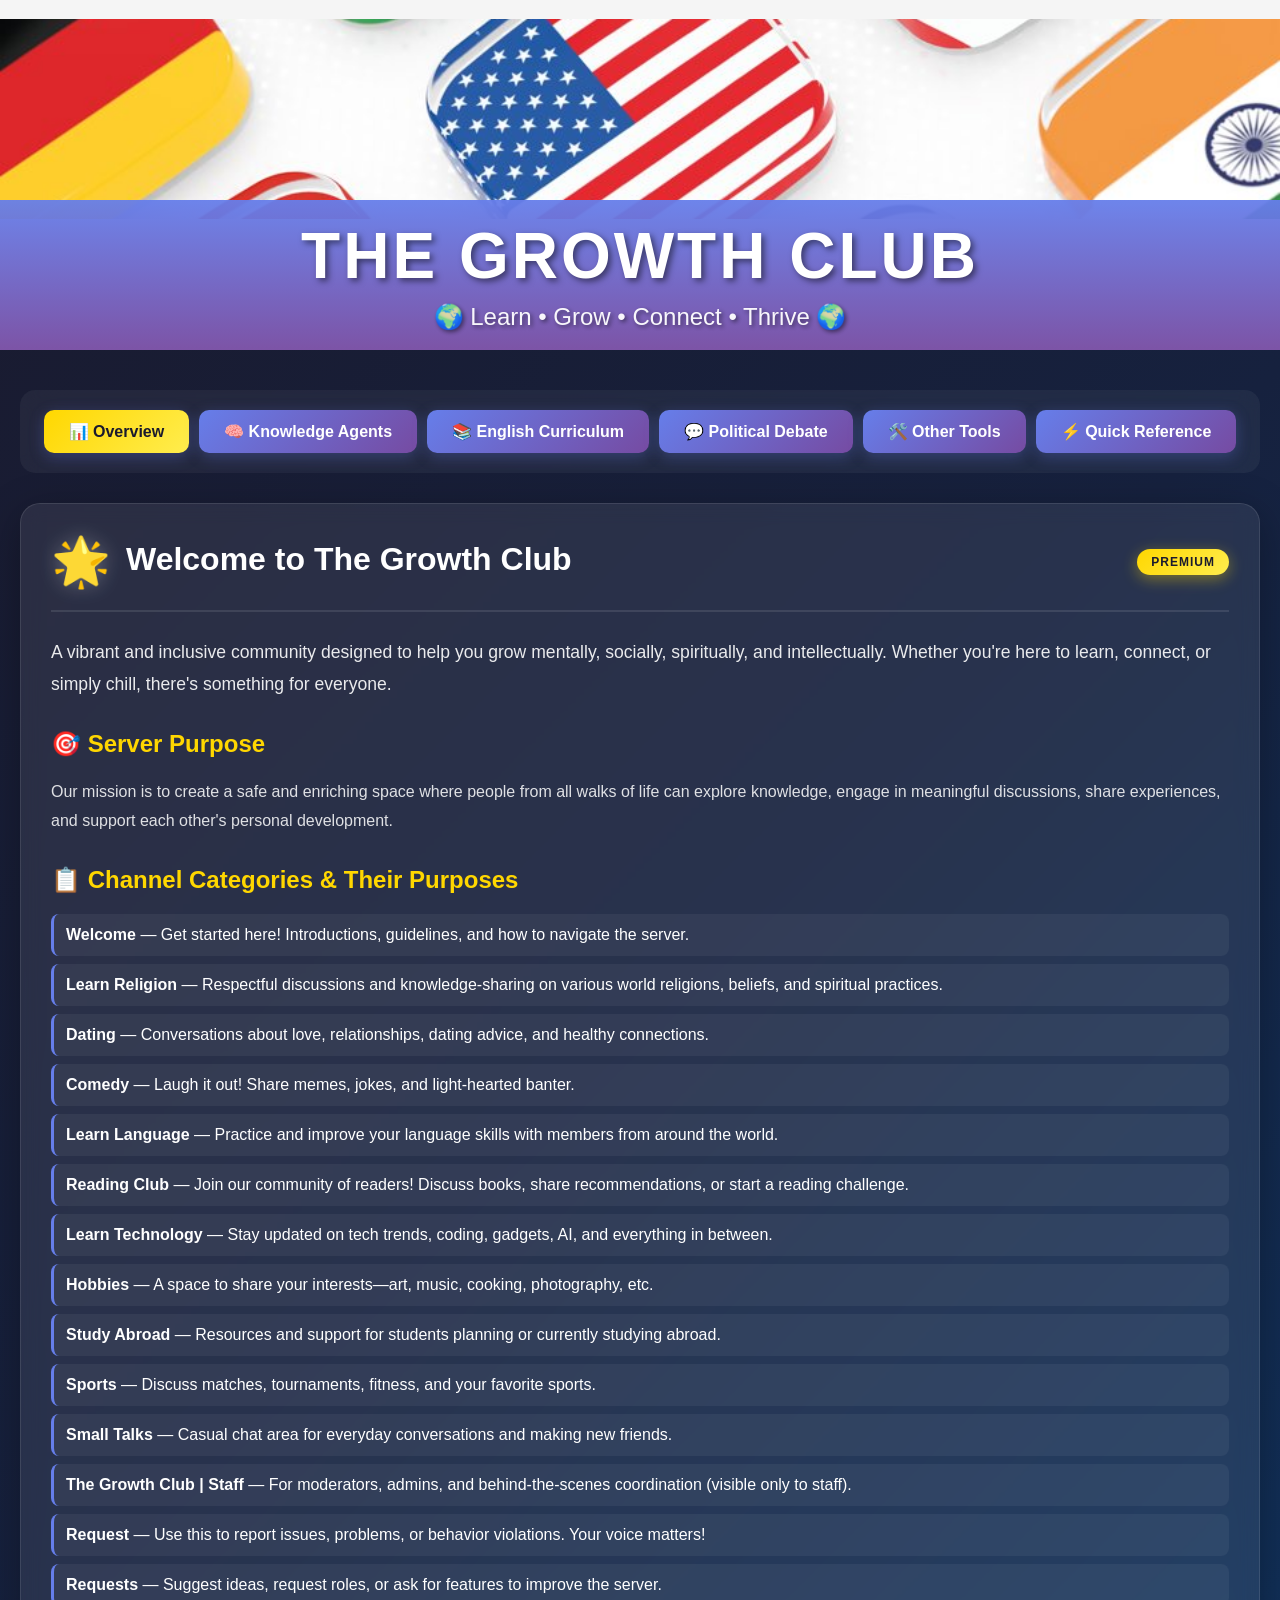
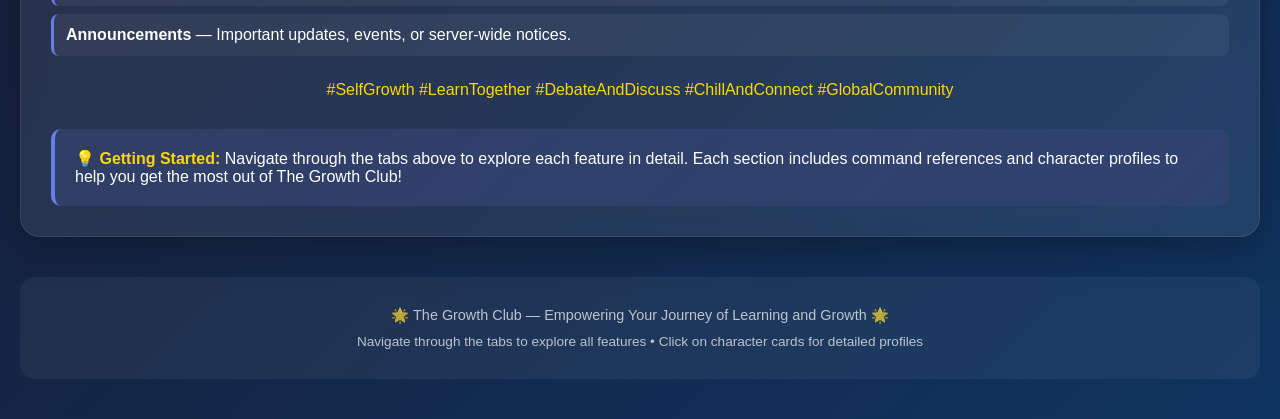
==== commit 512522cb: "Revise content and update feature descriptions" ====
--- a/index.html
+++ b/index.html
@@ -454,20 +454,41 @@
                     <span class="premium-badge">Premium</span>
                 </div>
                 <p style="font-size: 1.1rem; line-height: 1.8; color: rgba(255, 255, 255, 0.9);">
-                    The Growth Club is your all-in-one Discord bot for personal development, education, and meaningful discussions. 
-                    Access expert knowledge agents, follow a comprehensive English learning curriculum, engage in political debates, 
-                    and utilize powerful learning tools—all in one place.
+                    A vibrant and inclusive community designed to help you grow mentally, socially, spiritually, and intellectually. 
+                    Whether you're here to learn, connect, or simply chill, there's something for everyone.
                 </p>
                 
                 <div style="margin-top: 30px;">
-                    <h3 style="color: #ffd700; margin-bottom: 20px; font-size: 1.5rem;">📋 Main Features</h3>
+                    <h3 style="color: #ffd700; margin-bottom: 20px; font-size: 1.5rem;">🎯 Server Purpose</h3>
+                    <p style="font-size: 1rem; line-height: 1.8; color: rgba(255, 255, 255, 0.85); margin-bottom: 30px;">
+                        Our mission is to create a safe and enriching space where people from all walks of life can explore knowledge, 
+                        engage in meaningful discussions, share experiences, and support each other's personal development.
+                    </p>
+                    
+                    <h3 style="color: #ffd700; margin-bottom: 20px; font-size: 1.5rem;">📋 Channel Categories & Their Purposes</h3>
                     <ul class="feature-list">
-                        <li><strong>🧠 7 Knowledge Domains</strong> — Access 28 expert AI agents across Hindu Wisdom, Islamic Knowledge, Christian Guidance, History, Relationships, Tech, and Philosophy</li>
-                        <li><strong>📚 365-Day English Curriculum</strong> — Complete A1 to C2 structured learning with daily lessons at 8:00 AM IST</li>
-                        <li><strong>💬 Political Debate Arena</strong> — Engage with 4 diverse political perspectives: Viktor, Zara, Arjun, and Rex</li>
-                        <li><strong>📖 Dictionary Tools</strong> — Word definitions, synonyms, and daily word of the day</li>
-                        <li><strong>🤖 General AI Assistant</strong> — Ask anything with the !ask command</li>
+                        <li><strong>Welcome</strong> — Get started here! Introductions, guidelines, and how to navigate the server.</li>
+                        <li><strong>Learn Religion</strong> — Respectful discussions and knowledge-sharing on various world religions, beliefs, and spiritual practices.</li>
+                        <li><strong>Dating</strong> — Conversations about love, relationships, dating advice, and healthy connections.</li>
+                        <li><strong>Comedy</strong> — Laugh it out! Share memes, jokes, and light-hearted banter.</li>
+                        <li><strong>Learn Language</strong> — Practice and improve your language skills with members from around the world.</li>
+                        <li><strong>Reading Club</strong> — Join our community of readers! Discuss books, share recommendations, or start a reading challenge.</li>
+                        <li><strong>Learn Technology</strong> — Stay updated on tech trends, coding, gadgets, AI, and everything in between.</li>
+                        <li><strong>Hobbies</strong> — A space to share your interests—art, music, cooking, photography, etc.</li>
+                        <li><strong>Study Abroad</strong> — Resources and support for students planning or currently studying abroad.</li>
+                        <li><strong>Sports</strong> — Discuss matches, tournaments, fitness, and your favorite sports.</li>
+                        <li><strong>Small Talks</strong> — Casual chat area for everyday conversations and making new friends.</li>
+                        <li><strong>The Growth Club | Staff</strong> — For moderators, admins, and behind-the-scenes coordination (visible only to staff).</li>
+                        <li><strong>Request</strong> — Use this to report issues, problems, or behavior violations. Your voice matters!</li>
+                        <li><strong>Requests</strong> — Suggest ideas, request roles, or ask for features to improve the server.</li>
+                        <li><strong>Announcements</strong> — Important updates, events, or server-wide notices.</li>
                     </ul>
+                    
+                    <div style="margin-top: 25px; text-align: center;">
+                        <p style="font-size: 1rem; color: #ffd700;">
+                            #SelfGrowth #LearnTogether #DebateAndDiscuss #ChillAndConnect #GlobalCommunity
+                        </p>
+                    </div>
                 </div>
 
                 <div class="info-box" style="margin-top: 30px;">
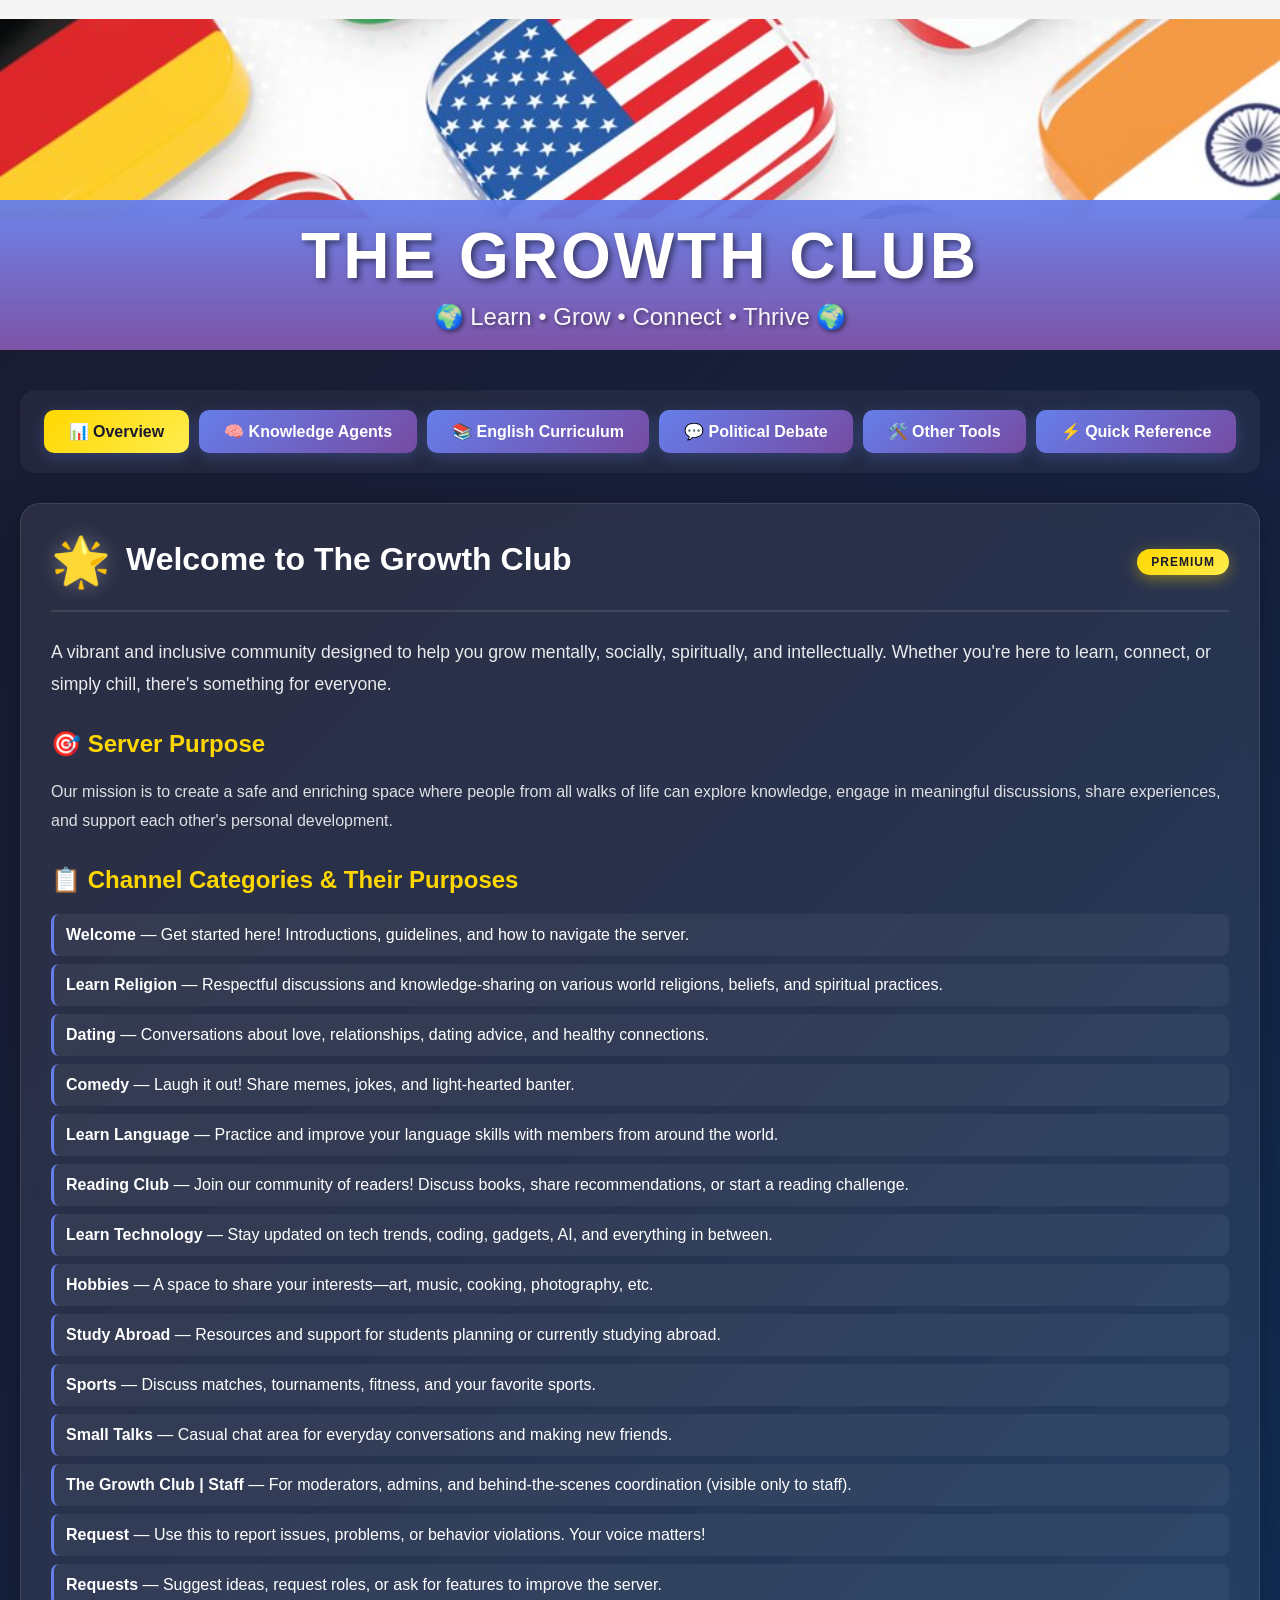
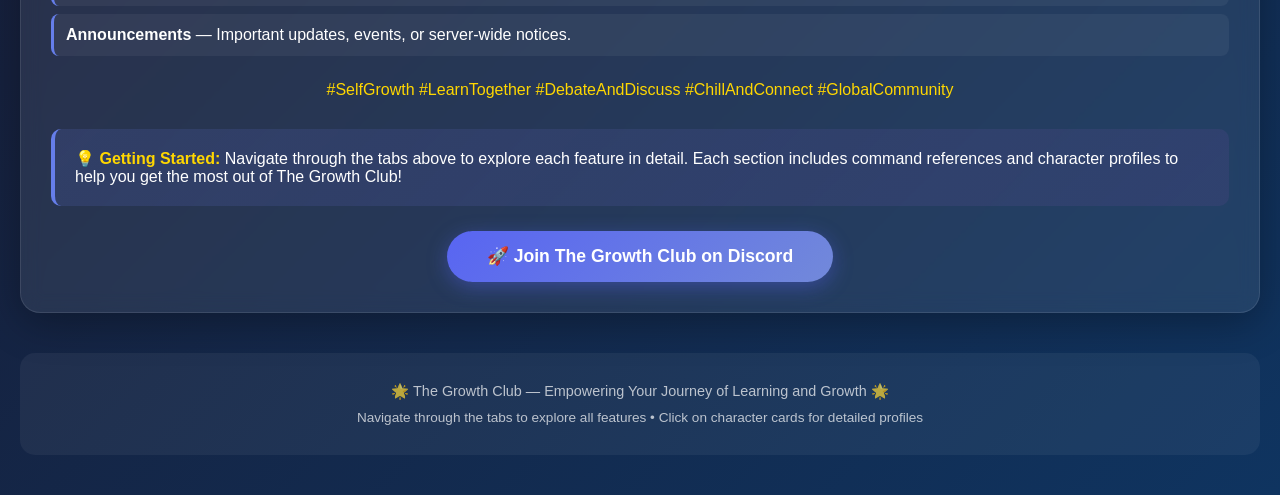
==== commit 64eb5ba6: "Add Discord join link to index.html" ====
--- a/index.html
+++ b/index.html
@@ -495,6 +495,12 @@
                     <strong>💡 Getting Started:</strong> Navigate through the tabs above to explore each feature in detail. 
                     Each section includes command references and character profiles to help you get the most out of The Growth Club!
                 </div>
+
+                <div style="margin-top: 25px; text-align: center;">
+                    <a href="https://discord.gg/MJPGvBkqxe" target="_blank" style="display: inline-block; background: linear-gradient(135deg, #5865F2 0%, #7289DA 100%); color: white; padding: 15px 40px; border-radius: 30px; text-decoration: none; font-size: 1.1rem; font-weight: 700; box-shadow: 0 5px 20px rgba(88, 101, 242, 0.4); transition: all 0.3s ease;">
+                        🚀 Join The Growth Club on Discord
+                    </a>
+                </div>
             </div>
         </div>
 
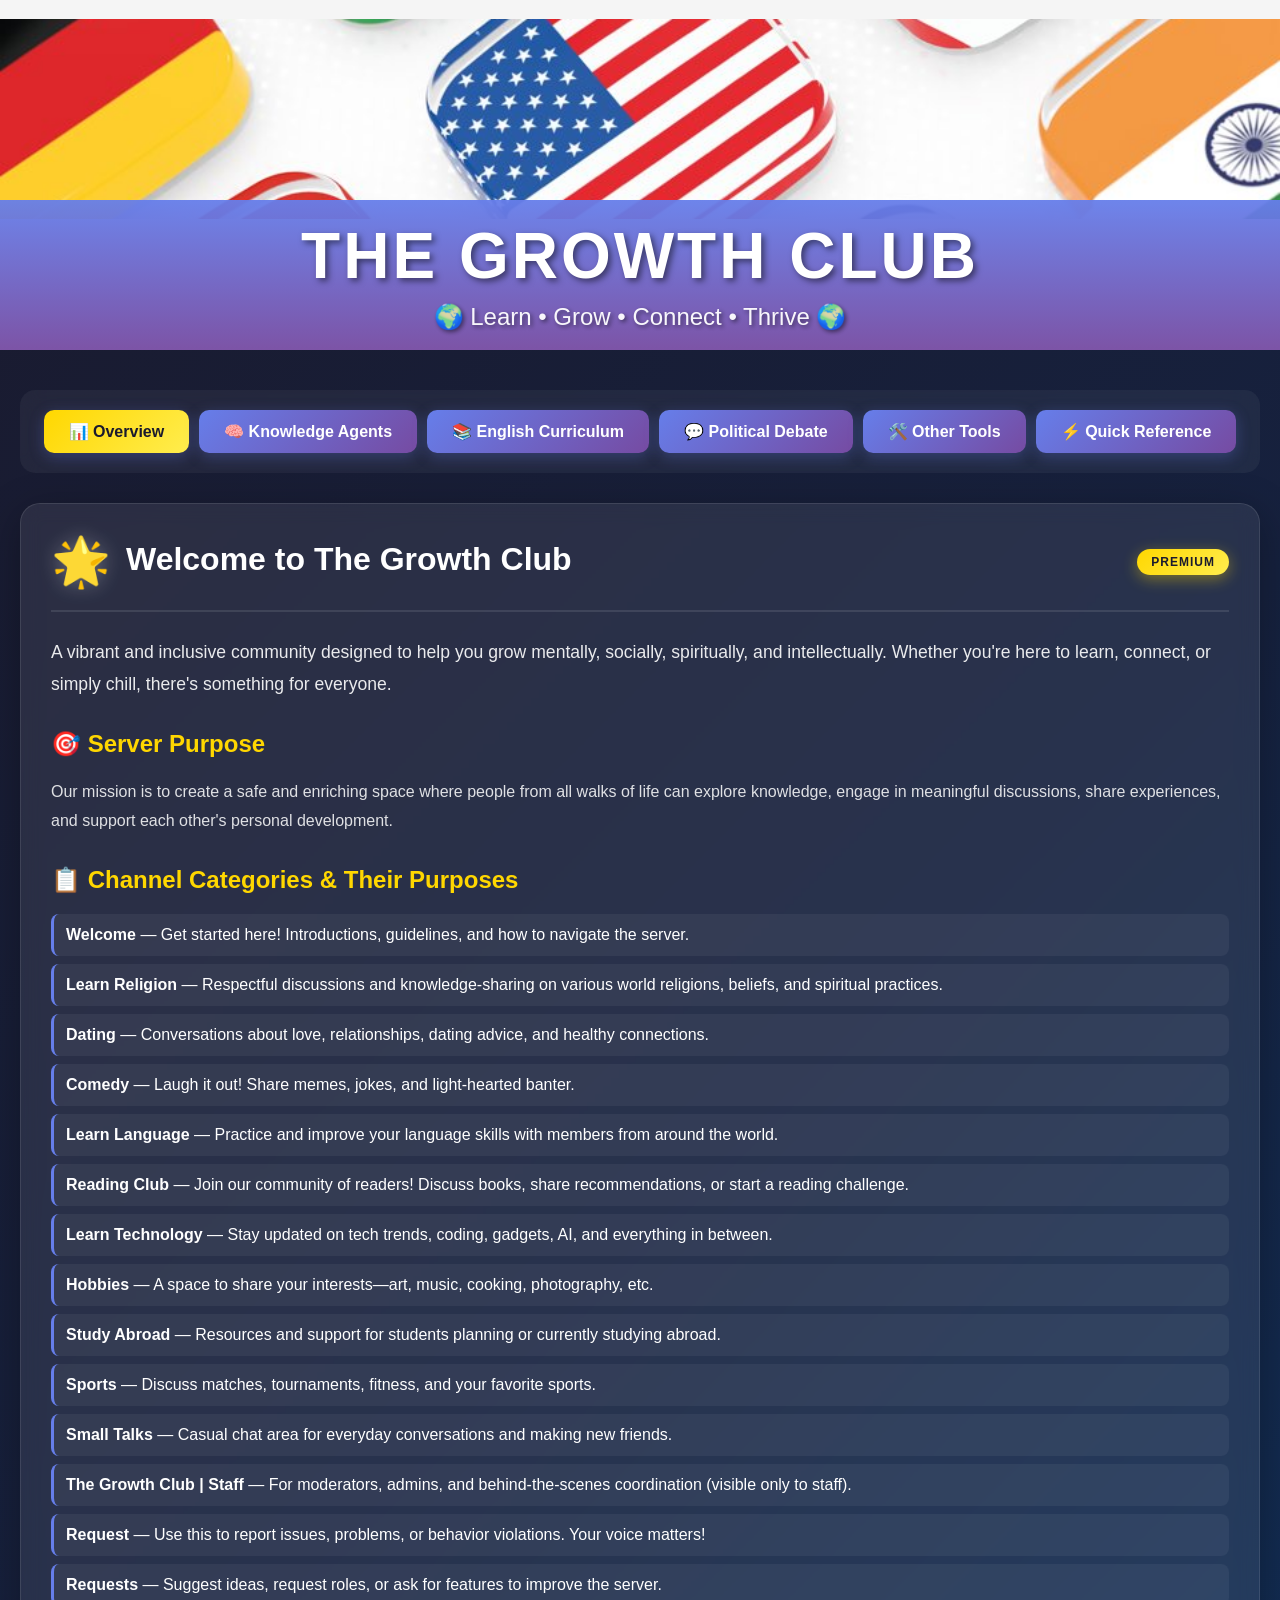
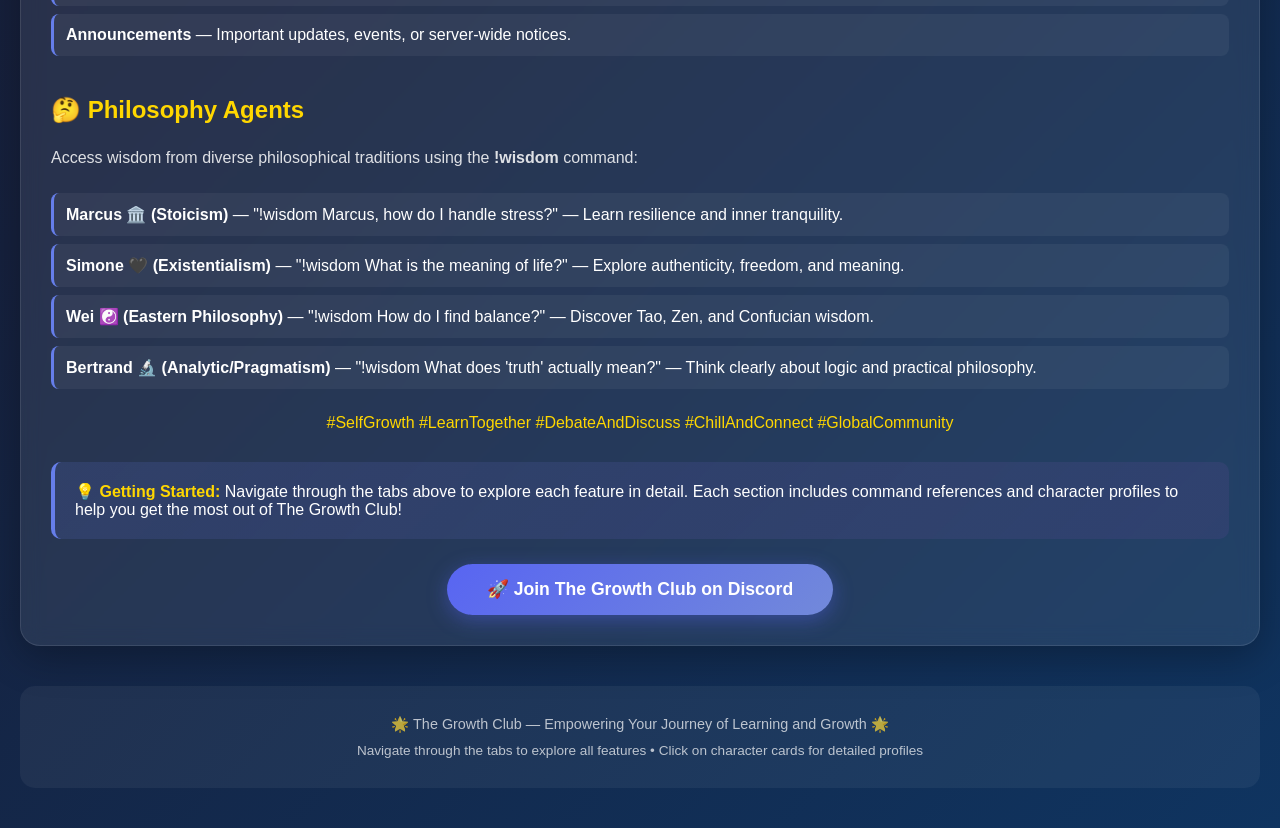
==== commit 09ee4b03: "Update index.html" ====
--- a/index.html
+++ b/index.html
@@ -395,18 +395,187 @@
             border-left-color: #ffd700;
         }
 
+        /* Responsive Design - Mobile First Approach */
+        @media (max-width: 1200px) {
+            .container {
+                padding: 20px;
+            }
+            
+            .experts-grid {
+                grid-template-columns: repeat(2, 1fr);
+            }
+        }
+
         @media (max-width: 768px) {
+            body {
+                padding: 0;
+            }
+
+            .banner {
+                height: 250px;
+            }
+
+            .banner-image {
+                height: 150px;
+            }
+
             .banner h1 {
-                font-size: 2.5rem;
+                font-size: 2rem;
+                padding: 0 20px;
             }
             
             .banner p {
-                font-size: 1rem;
+                font-size: 0.9rem;
+                padding: 0 20px;
+            }
+
+            .container {
+                padding: 15px;
+                margin: 20px 10px;
+                border-radius: 15px;
+            }
+
+            .nav-tabs {
+                flex-wrap: wrap;
+                gap: 8px;
+                padding: 15px;
+            }
+
+            .tab-button {
+                flex: 1 1 calc(50% - 8px);
+                min-width: calc(50% - 8px);
+                padding: 12px 10px;
+                font-size: 0.85rem;
+            }
+
+            .section {
+                padding: 20px;
+            }
+
+            .section-header {
+                flex-direction: column;
+                align-items: flex-start;
+                gap: 15px;
+            }
+
+            .section-title h2 {
+                font-size: 1.5rem;
+            }
+
+            .command-badge {
+                font-size: 0.75rem;
+                padding: 6px 12px;
+            }
+
+            .premium-badge {
+                align-self: flex-start;
             }
             
             .experts-grid,
-            .quick-commands {
+            .quick-commands,
+            .debate-agents {
                 grid-template-columns: 1fr;
+                gap: 15px;
+            }
+
+            .expert-card,
+            .command-item,
+            .level-card,
+            .debate-card {
+                padding: 15px;
+            }
+
+            .expert-name,
+            .debate-name {
+                font-size: 1.2rem;
+            }
+
+            .level-name {
+                font-size: 1.1rem;
+            }
+
+            .info-box {
+                padding: 15px;
+                font-size: 0.9rem;
+            }
+
+            .feature-list li {
+                padding: 10px;
+                font-size: 0.9rem;
+            }
+
+            .footer {
+                padding: 20px 15px;
+                margin-top: 30px;
+            }
+
+            .footer p {
+                font-size: 0.8rem;
+            }
+
+            /* Discord invite button responsive */
+            a[href*="discord.gg"] {
+                padding: 12px 30px !important;
+                font-size: 1rem !important;
+                width: 90%;
+                box-sizing: border-box;
+            }
+        }
+
+        @media (max-width: 480px) {
+            .banner h1 {
+                font-size: 1.5rem;
+            }
+
+            .banner p {
+                font-size: 0.8rem;
+            }
+
+            .container {
+                margin: 15px 5px;
+                padding: 10px;
+            }
+
+            .tab-button {
+                flex: 1 1 100%;
+                min-width: 100%;
+                font-size: 0.8rem;
+                padding: 10px;
+            }
+
+            .section {
+                padding: 15px;
+            }
+
+            .section-title h2 {
+                font-size: 1.3rem;
+            }
+
+            .expert-card,
+            .command-item,
+            .level-card {
+                padding: 12px;
+            }
+
+            .command-code {
+                font-size: 0.9rem;
+            }
+
+            a[href*="discord.gg"] {
+                padding: 10px 20px !important;
+                font-size: 0.9rem !important;
+                width: 95%;
+            }
+        }
+
+        /* Landscape orientation for tablets */
+        @media (min-width: 768px) and (max-width: 1024px) and (orientation: landscape) {
+            .experts-grid {
+                grid-template-columns: repeat(2, 1fr);
+            }
+
+            .debate-agents {
+                grid-template-columns: repeat(2, 1fr);
             }
         }
 
@@ -484,6 +653,17 @@
                         <li><strong>Announcements</strong> — Important updates, events, or server-wide notices.</li>
                     </ul>
                     
+                    <h3 style="color: #ffd700; margin-bottom: 20px; margin-top: 40px; font-size: 1.5rem;">🤔 Philosophy Agents</h3>
+                    <p style="font-size: 1rem; line-height: 1.8; color: rgba(255, 255, 255, 0.85); margin-bottom: 20px;">
+                        Access wisdom from diverse philosophical traditions using the <strong>!wisdom</strong> command:
+                    </p>
+                    <ul class="feature-list">
+                        <li><strong>Marcus 🏛️ (Stoicism)</strong> — "!wisdom Marcus, how do I handle stress?" — Learn resilience and inner tranquility.</li>
+                        <li><strong>Simone 🖤 (Existentialism)</strong> — "!wisdom What is the meaning of life?" — Explore authenticity, freedom, and meaning.</li>
+                        <li><strong>Wei ☯️ (Eastern Philosophy)</strong> — "!wisdom How do I find balance?" — Discover Tao, Zen, and Confucian wisdom.</li>
+                        <li><strong>Bertrand 🔬 (Analytic/Pragmatism)</strong> — "!wisdom What does 'truth' actually mean?" — Think clearly about logic and practical philosophy.</li>
+                    </ul>
+                    
                     <div style="margin-top: 25px; text-align: center;">
                         <p style="font-size: 1rem; color: #ffd700;">
                             #SelfGrowth #LearnTogether #DebateAndDiscuss #ChillAndConnect #GlobalCommunity
@@ -841,12 +1021,47 @@
                     </div>
                     <span class="premium-badge">Premium</span>
                 </div>
-                <div class="info-box">
-                    <p style="font-size: 1rem; line-height: 1.6;">
-                        Explore fundamental questions about existence, knowledge, ethics, and meaning. The wisdom command provides 
-                        access to philosophical insights from Western and Eastern traditions, helping you think critically about 
-                        life's biggest questions and develop your own philosophical perspective.
-                    </p>
+                <div class="experts-grid">
+                    <div class="expert-card" onclick="this.classList.toggle('expanded')">
+                        <div class="expert-name">Marcus 🏛️</div>
+                        <div class="expert-specialty">Stoicism</div>
+                        <div class="expert-description">
+                            Expert in Stoic philosophy drawing from Marcus Aurelius, Epictetus, and Seneca. Teaches the art of distinguishing 
+                            what's within your control from what isn't, cultivating virtue, accepting fate with grace, and maintaining inner 
+                            tranquility regardless of external circumstances. Guides you in practical wisdom for daily resilience.
+                        </div>
+                        <div class="expand-indicator">Click to learn more →</div>
+                    </div>
+                    <div class="expert-card" onclick="this.classList.toggle('expanded')">
+                        <div class="expert-name">Simone 🖤</div>
+                        <div class="expert-specialty">Existentialism</div>
+                        <div class="expert-description">
+                            Scholar of existential philosophy inspired by Sartre, Camus, and Kierkegaard. Explores questions of meaning, 
+                            freedom, authenticity, and absurdity in human existence. Helps you confront life's fundamental questions, 
+                            embrace radical freedom, create your own meaning, and live authentically despite uncertainty.
+                        </div>
+                        <div class="expand-indicator">Click to learn more →</div>
+                    </div>
+                    <div class="expert-card" onclick="this.classList.toggle('expanded')">
+                        <div class="expert-name">Wei ☯️</div>
+                        <div class="expert-specialty">Eastern Philosophy (Tao/Zen/Confucius)</div>
+                        <div class="expert-description">
+                            Master of Eastern wisdom traditions including Taoism, Zen Buddhism, and Confucianism. Teaches the Way (Tao), 
+                            wu-wei (effortless action), mindfulness, harmony with nature, and ethical living through virtue. Guides you 
+                            in finding balance, living simply, and cultivating inner peace through ancient Eastern practices.
+                        </div>
+                        <div class="expand-indicator">Click to learn more →</div>
+                    </div>
+                    <div class="expert-card" onclick="this.classList.toggle('expanded')">
+                        <div class="expert-name">Bertrand 🔬</div>
+                        <div class="expert-specialty">Analytic Philosophy & Pragmatism</div>
+                        <div class="expert-description">
+                            Expert in analytic philosophy and pragmatism, following Russell, Wittgenstein, and William James. Focuses on 
+                            logical analysis, clarity of thought, language philosophy, and practical consequences of ideas. Helps you think 
+                            rigorously about truth, meaning, knowledge, and how philosophical ideas work in real life.
+                        </div>
+                        <div class="expand-indicator">Click to learn more →</div>
+                    </div>
                 </div>
             </div>
         </div>
